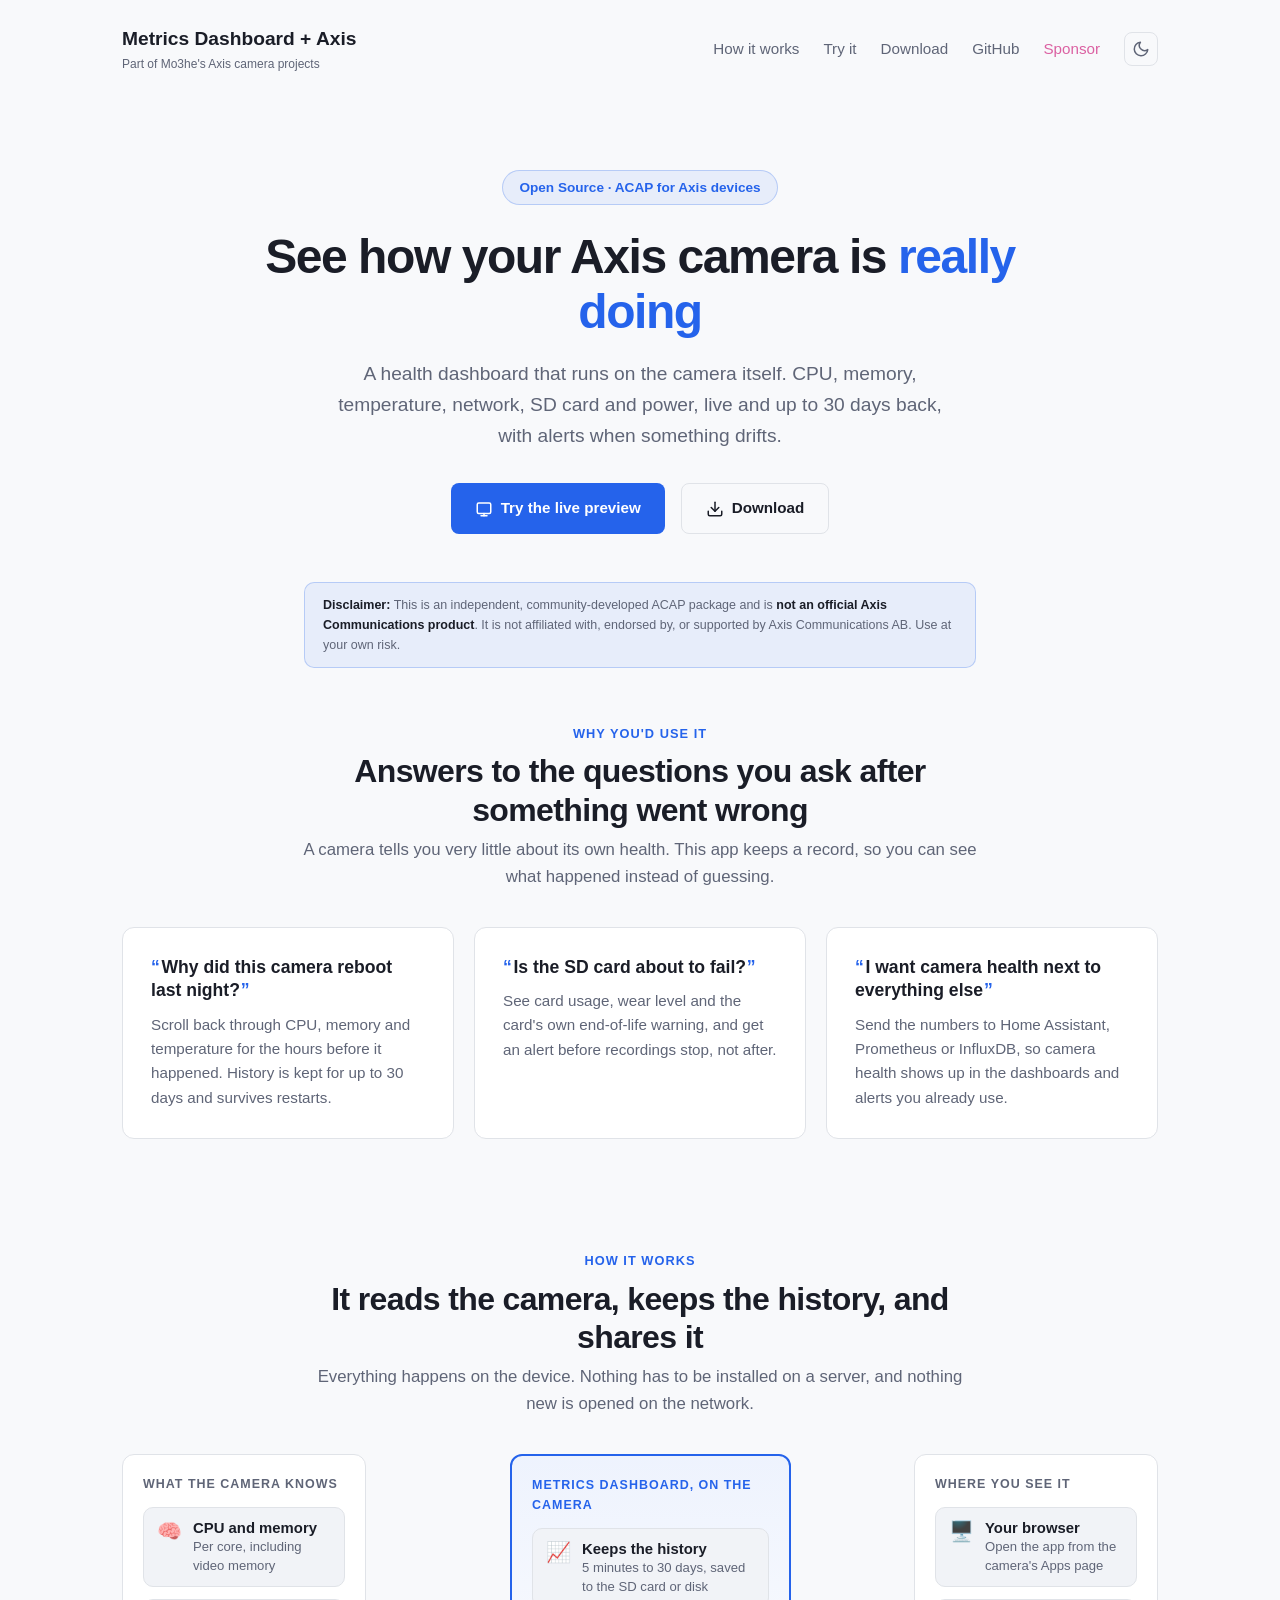
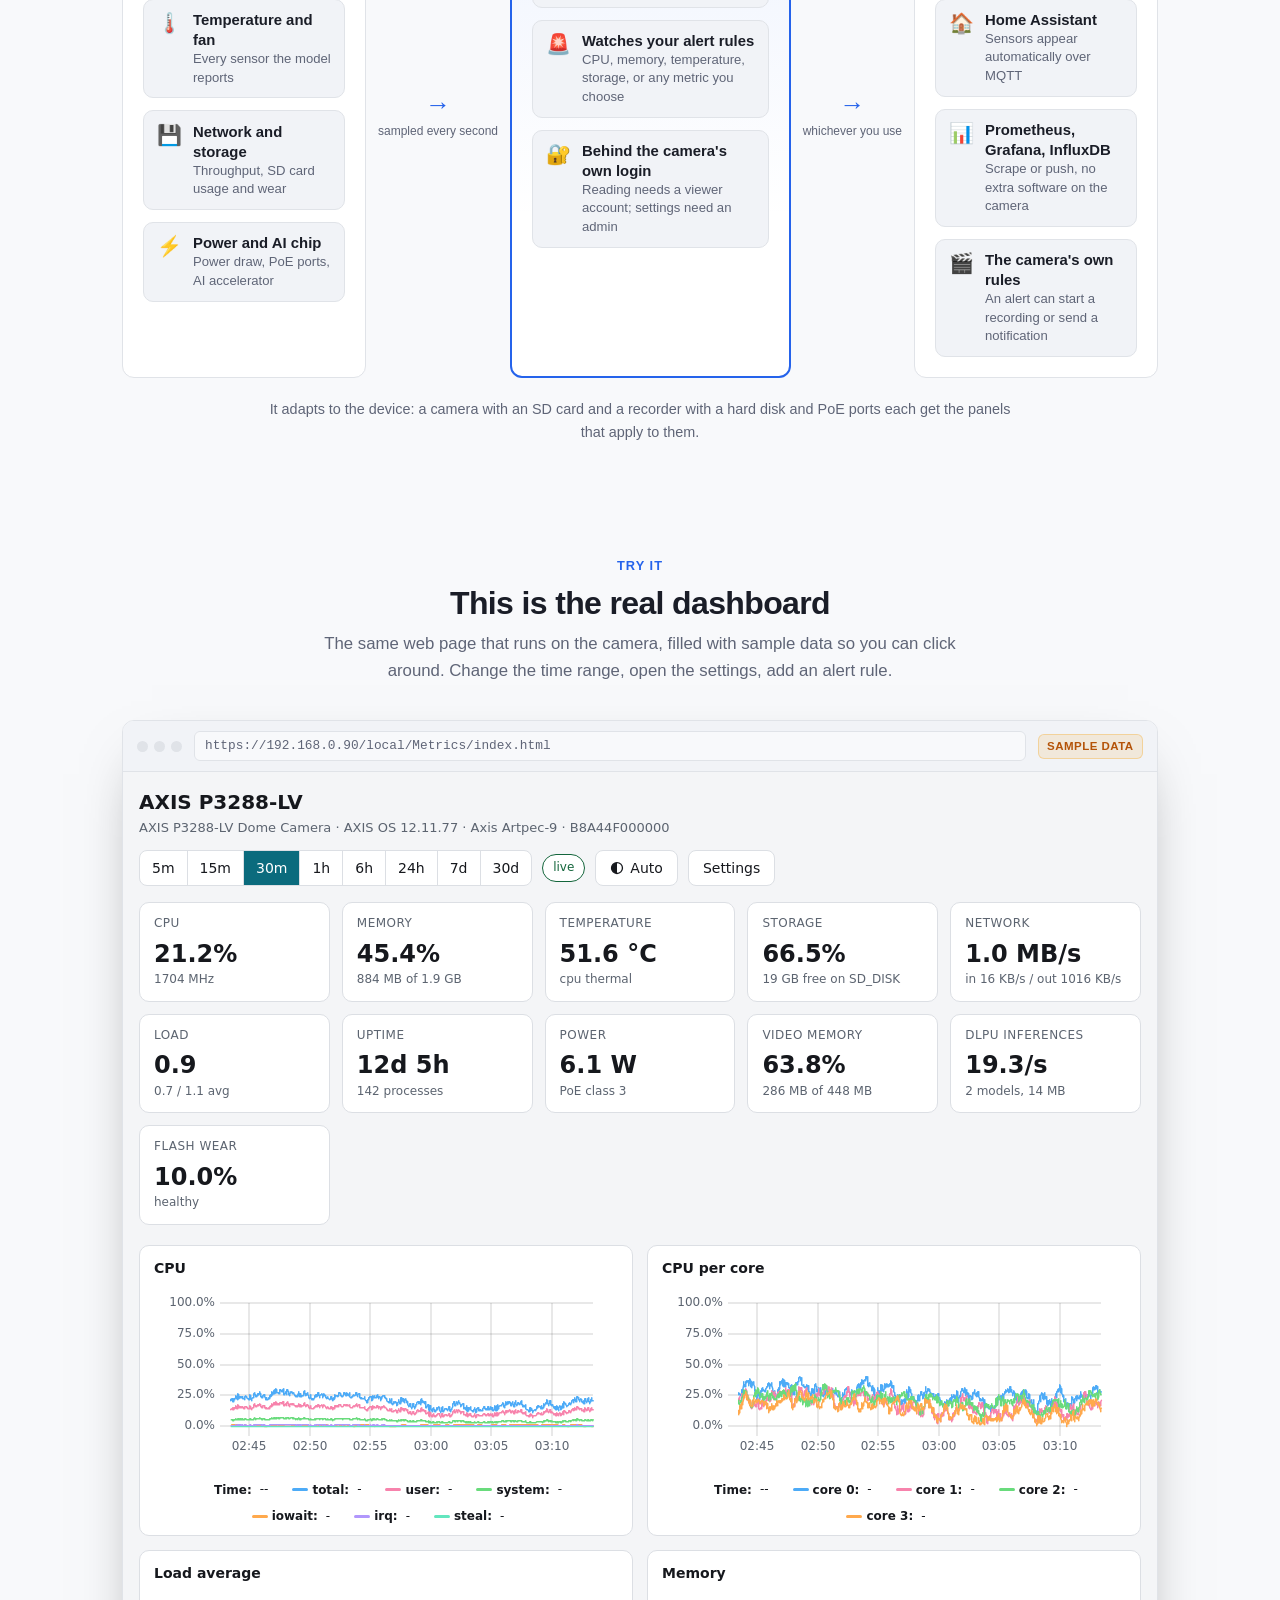
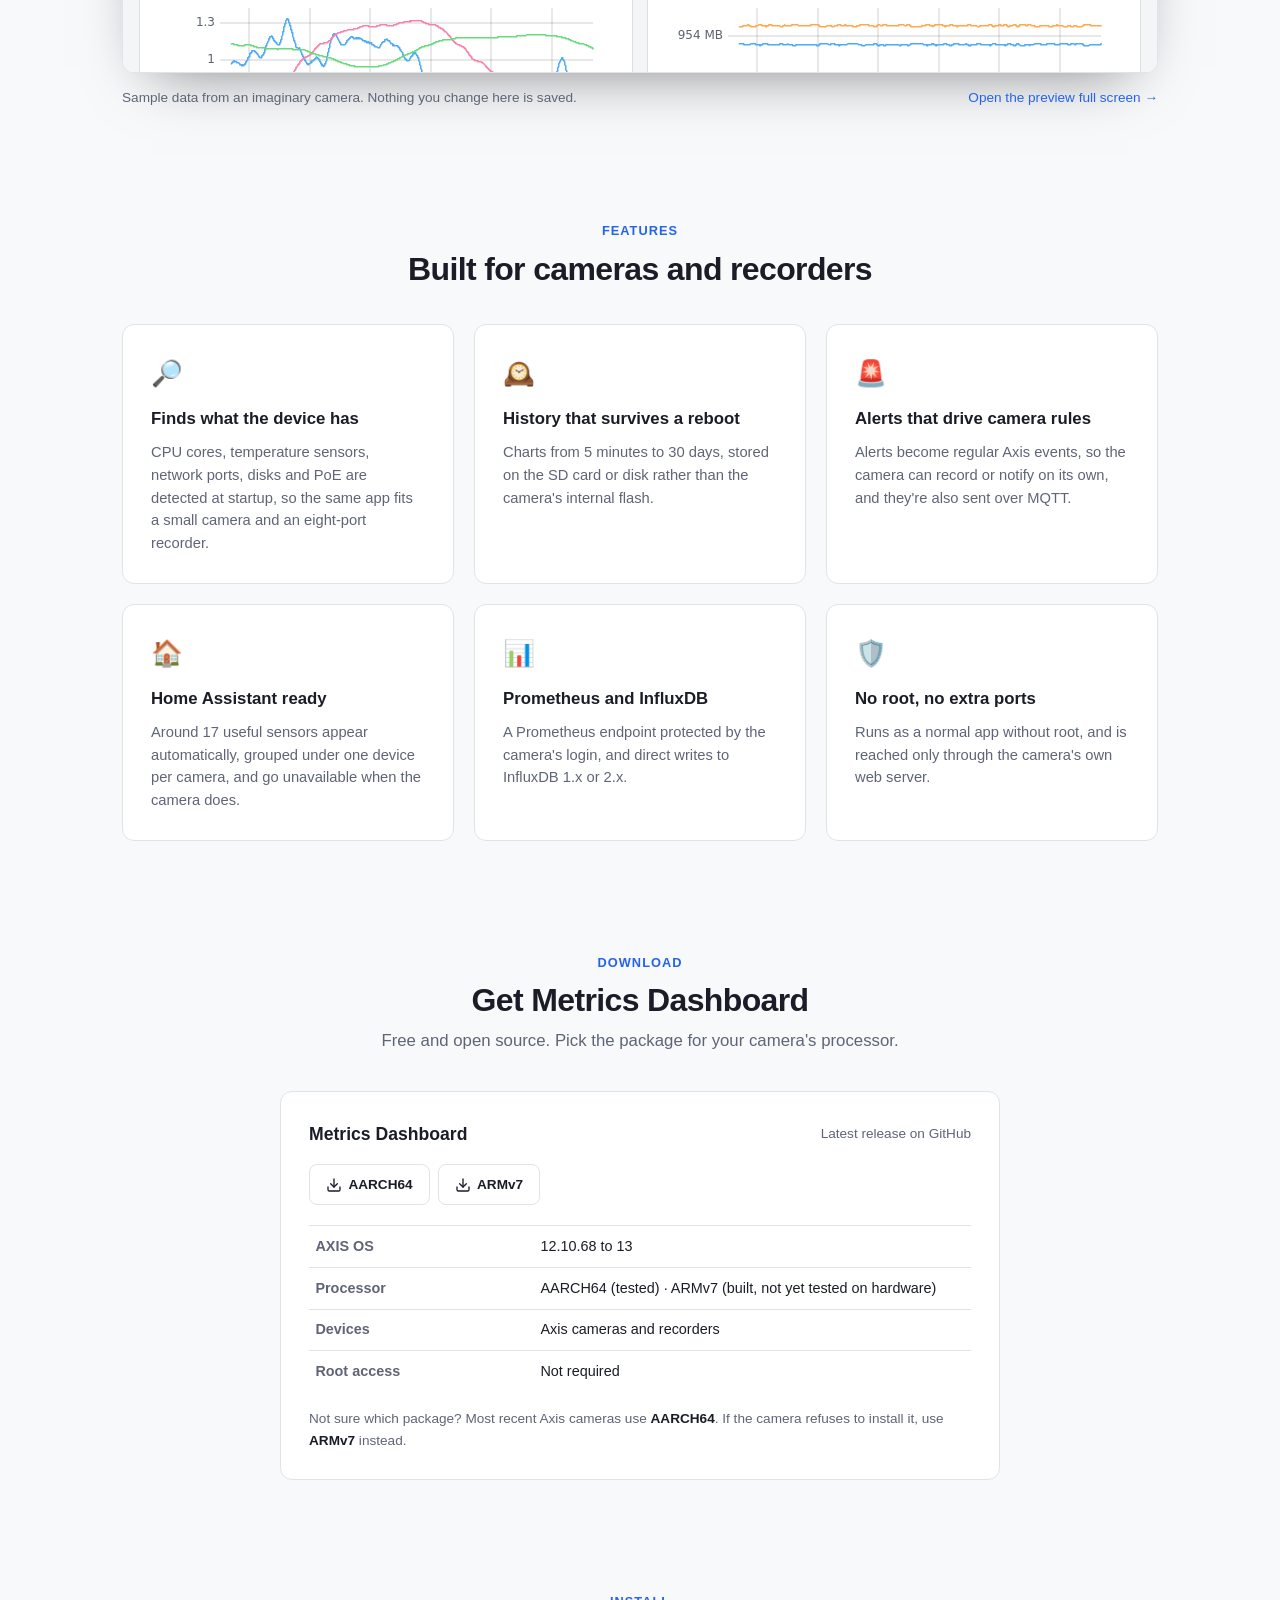
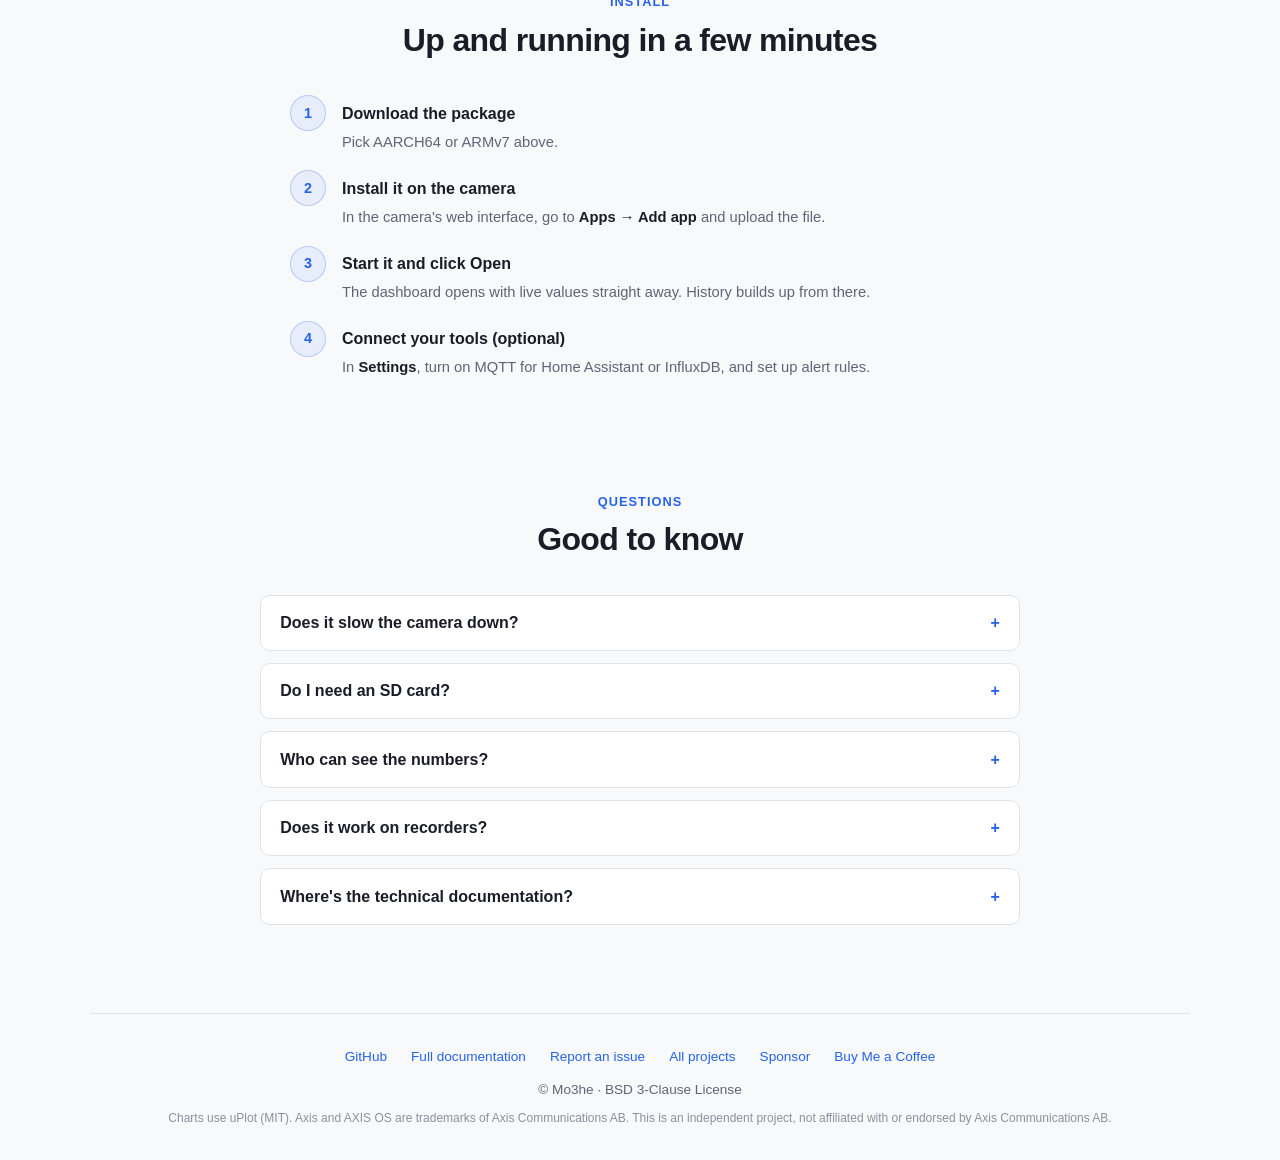
==== docs/index.html @ 3e9a378a "Add project page with live UI preview A plain-language page for GitHub Pages: what the app is for, h" ====
<!DOCTYPE html>
<html lang="en">
<head>
  <meta charset="UTF-8">
  <meta name="viewport" content="width=device-width, initial-scale=1.0">
  <title>Metrics Dashboard for Axis Cameras and Recorders</title>
  <meta name="description" content="See how your Axis camera or recorder is really doing: CPU, memory, temperature, network, SD card health and power, with 30 days of history, alerts, and export to Home Assistant, Prometheus and InfluxDB.">
  <link rel="canonical" href="https://mo3he.github.io/Axis_Cam_Metrics/">
  <meta property="og:type" content="website">
  <meta property="og:url" content="https://mo3he.github.io/Axis_Cam_Metrics/">
  <meta property="og:title" content="Metrics Dashboard for Axis Cameras and Recorders">
  <meta property="og:description" content="See how your Axis camera or recorder is really doing: CPU, memory, temperature, network, SD card health and power, with 30 days of history, alerts, and export to Home Assistant, Prometheus and InfluxDB.">
  <meta name="twitter:card" content="summary">
  <meta name="twitter:title" content="Metrics Dashboard for Axis Cameras and Recorders">
  <meta name="twitter:description" content="See how your Axis camera or recorder is really doing: CPU, memory, temperature, network, SD card health and power, with 30 days of history, alerts, and export to Home Assistant, Prometheus and InfluxDB.">
  <style>
    :root {
      --bg: #0f1117;
      --surface: #181b23;
      --surface-2: #1f232d;
      --border: #262a35;
      --text: #e4e6ed;
      --muted: #8b8fa3;
      --accent: #4f8ff7;
      --accent-hover: #6ba1ff;
      --accent-soft: rgba(79, 143, 247, 0.12);
      --accent-line: rgba(79, 143, 247, 0.25);
      --amber: #f59e0b;
      --radius: 12px;
    }
    [data-theme="light"] {
      --bg: #f8f9fb;
      --surface: #ffffff;
      --surface-2: #f1f3f7;
      --border: #e0e3e8;
      --text: #1a1d27;
      --muted: #5f6577;
      --accent: #2563eb;
      --accent-hover: #1d4ed8;
      --accent-soft: rgba(37, 99, 235, 0.08);
      --accent-line: rgba(37, 99, 235, 0.25);
      --amber: #b45309;
    }
    * { margin: 0; padding: 0; box-sizing: border-box; }
    html { scroll-behavior: smooth; }
    body {
      font-family: -apple-system, BlinkMacSystemFont, 'Segoe UI', Roboto, Oxygen, sans-serif;
      background: var(--bg);
      color: var(--text);
      line-height: 1.6;
    }
    a { color: var(--accent); text-decoration: none; }
    a:hover { color: var(--accent-hover); }
    a:focus-visible, button:focus-visible, summary:focus-visible { outline: 2px solid var(--accent); outline-offset: 3px; border-radius: 4px; }
    code { font-family: ui-monospace, SFMono-Regular, Menlo, monospace; font-size: 0.88em; background: var(--surface-2); border: 1px solid var(--border); border-radius: 5px; padding: 0.05em 0.35em; }
    .wrap { max-width: 1100px; margin: 0 auto; padding: 0 2rem; }
    section { padding: 3.5rem 0; }
    .section-head { text-align: center; max-width: 680px; margin: 0 auto 2.25rem; }
    .section-head h2 { font-size: 2rem; font-weight: 800; letter-spacing: -0.02em; line-height: 1.2; margin-bottom: 0.5rem; }
    .section-head p { color: var(--muted); font-size: 1.05rem; }
    .eyebrow { display: block; color: var(--accent); font-size: 0.8rem; font-weight: 700; letter-spacing: 0.08em; text-transform: uppercase; margin-bottom: 0.5rem; }
    /* Nav */
    nav { display: flex; justify-content: space-between; align-items: center; max-width: 1100px; margin: 0 auto; padding: 1.5rem 2rem; gap: 1rem; }
    nav .logo { font-size: 1.2rem; font-weight: 700; color: var(--text); }
    nav .logo small { display: block; font-size: 0.75rem; font-weight: 500; color: var(--muted); }
    nav .logo small a { color: inherit; }
    nav .logo small a:hover { color: var(--text); }
    nav .links { display: flex; gap: 1.5rem; align-items: center; }
    nav .links a { color: var(--muted); font-size: 0.95rem; }
    nav .links a:hover { color: var(--text); }
    nav .links a.sponsor { color: #db61a2; }
    .theme-toggle { background: none; border: 1px solid var(--border); color: var(--muted); cursor: pointer; border-radius: 8px; padding: 0.4rem; display: flex; align-items: center; justify-content: center; transition: all 0.2s; width: 34px; height: 34px; }
    .theme-toggle:hover { border-color: var(--muted); color: var(--text); }
    .theme-toggle svg { width: 18px; height: 18px; }
    /* Hero */
    .hero { text-align: center; padding: 4.5rem 2rem 3rem; max-width: 820px; margin: 0 auto; }
    .badge { display: inline-block; background: var(--accent-soft); color: var(--accent); padding: 0.35rem 1rem; border-radius: 20px; font-size: 0.85rem; font-weight: 600; margin-bottom: 1.5rem; border: 1px solid var(--accent-line); }
    .badge.beta { background: rgba(245, 158, 11, 0.12); color: var(--amber); border-color: rgba(245, 158, 11, 0.3); }
    .hero h1 { font-size: 3rem; font-weight: 800; letter-spacing: -0.03em; line-height: 1.15; margin-bottom: 1.25rem; }
    .hero h1 span { color: var(--accent); }
    .hero p { font-size: 1.2rem; color: var(--muted); max-width: 640px; margin: 0 auto 2rem; }
    .hero-buttons { display: flex; gap: 1rem; justify-content: center; flex-wrap: wrap; }
    .btn { display: inline-flex; align-items: center; gap: 0.5rem; padding: 0.75rem 1.5rem; border-radius: 8px; font-size: 0.95rem; font-weight: 600; transition: all 0.2s; }
    .btn svg { width: 18px; height: 18px; }
    .btn-primary { background: var(--accent); color: #fff; }
    .btn-primary:hover { background: var(--accent-hover); color: #fff; }
    .btn-outline { border: 1px solid var(--border); color: var(--text); background: transparent; }
    .btn-outline:hover { border-color: var(--muted); color: var(--text); }
    .disclaimer { max-width: 720px; margin: 0 auto; padding: 0 1.5rem; }
    .disclaimer div { background: var(--accent-soft); border: 1px solid var(--accent-line); border-radius: 10px; padding: 12px 18px; font-size: 12.5px; color: var(--muted); line-height: 1.6; }
    .disclaimer strong { color: var(--text); }
    /* Story cards */
    .story-grid { display: grid; grid-template-columns: repeat(auto-fit, minmax(280px, 1fr)); gap: 1.25rem; }
    .story { background: var(--surface); border: 1px solid var(--border); border-radius: var(--radius); padding: 1.75rem; }
    .story .q { font-size: 1.1rem; font-weight: 700; line-height: 1.35; margin-bottom: 0.6rem; }
    .story .q::before { content: "\201C"; color: var(--accent); margin-right: 0.1rem; }
    .story .q::after { content: "\201D"; color: var(--accent); margin-left: 0.05rem; }
    .story p { color: var(--muted); font-size: 0.95rem; }
    /* Flow diagram */
    .flow { display: grid; grid-template-columns: 1fr auto 1.15fr auto 1fr; align-items: stretch; gap: 0.75rem; }
    .flow-col { background: var(--surface); border: 1px solid var(--border); border-radius: var(--radius); padding: 1.25rem; display: flex; flex-direction: column; gap: 0.75rem; }
    .flow-col.core { border: 2px solid var(--accent); background: linear-gradient(180deg, var(--accent-soft), transparent 70%), var(--surface); }
    .flow-col h3 { font-size: 0.78rem; font-weight: 700; letter-spacing: 0.08em; text-transform: uppercase; color: var(--muted); }
    .flow-col.core h3 { color: var(--accent); }
    .node { display: flex; gap: 0.7rem; align-items: flex-start; background: var(--surface-2); border: 1px solid var(--border); border-radius: 10px; padding: 0.65rem 0.8rem; }
    .node .i { font-size: 1.25rem; line-height: 1.3; }
    .node strong { display: block; font-size: 0.93rem; line-height: 1.35; }
    .node span { display: block; color: var(--muted); font-size: 0.82rem; line-height: 1.4; }
    .flow-link { display: flex; flex-direction: column; align-items: center; justify-content: center; gap: 0.35rem; color: var(--accent); min-width: 72px; }
    .flow-link .arrow { font-size: 1.6rem; line-height: 1; }
    .flow-link .arrow::before { content: "\2192"; }
    .flow-link small { color: var(--muted); font-size: 0.75rem; text-align: center; max-width: 9rem; line-height: 1.35; }
    .flow-note { text-align: center; color: var(--muted); font-size: 0.9rem; margin: 1.25rem auto 0; max-width: 760px; }
    /* Preview */
    .preview-tabs { display: flex; gap: 0.5rem; justify-content: center; flex-wrap: wrap; margin-bottom: 1rem; }
    .preview-tabs button { font: inherit; font-size: 0.9rem; font-weight: 600; color: var(--muted); background: transparent; border: 1px solid var(--border); border-radius: 20px; padding: 0.4rem 1rem; cursor: pointer; }
    .preview-tabs button:hover { color: var(--text); border-color: var(--muted); }
    .preview-tabs button[aria-selected="true"] { color: var(--accent); background: var(--accent-soft); border-color: var(--accent-line); }
    .browser { border: 1px solid var(--border); border-radius: var(--radius); overflow: hidden; background: var(--surface); box-shadow: 0 24px 60px -30px rgba(0, 0, 0, 0.55); }
    .browser-bar { display: flex; align-items: center; gap: 0.75rem; padding: 0.6rem 0.9rem; border-bottom: 1px solid var(--border); background: var(--surface-2); }
    .dots { display: flex; gap: 6px; }
    .dots i { width: 11px; height: 11px; border-radius: 50%; background: var(--border); display: block; }
    .url { flex: 1; min-width: 0; font-family: ui-monospace, SFMono-Regular, Menlo, monospace; font-size: 0.8rem; color: var(--muted); background: var(--bg); border: 1px solid var(--border); border-radius: 6px; padding: 0.25rem 0.6rem; white-space: nowrap; overflow: hidden; text-overflow: ellipsis; }
    .sample { font-size: 0.72rem; font-weight: 700; letter-spacing: 0.04em; text-transform: uppercase; color: var(--amber); background: rgba(245, 158, 11, 0.12); border: 1px solid rgba(245, 158, 11, 0.3); border-radius: 6px; padding: 0.15rem 0.5rem; white-space: nowrap; }
    .browser iframe { display: block; width: 100%; border: 0; background: #fff; }
    .preview-foot { display: flex; justify-content: space-between; gap: 1rem; flex-wrap: wrap; color: var(--muted); font-size: 0.85rem; margin-top: 0.9rem; }
    /* Features */
    .features { display: grid; grid-template-columns: repeat(auto-fit, minmax(300px, 1fr)); gap: 1.25rem; }
    .feature-card { background: var(--surface); border: 1px solid var(--border); border-radius: var(--radius); padding: 1.75rem; }
    .feature-card .icon { font-size: 1.6rem; margin-bottom: 0.75rem; }
    .feature-card h3 { font-size: 1.05rem; font-weight: 700; margin-bottom: 0.5rem; }
    .feature-card p { color: var(--muted); font-size: 0.92rem; line-height: 1.55; }
    /* Download */
    .download-card { max-width: 720px; margin: 0 auto; background: var(--surface); border: 1px solid var(--border); border-radius: var(--radius); padding: 1.75rem; }
    .download-card .row { display: flex; justify-content: space-between; align-items: center; gap: 1rem; flex-wrap: wrap; margin-bottom: 1rem; }
    .download-card h3 { font-size: 1.1rem; font-weight: 700; }
    .version { font-size: 0.85rem; color: var(--muted); }
    .arch-buttons { display: flex; gap: 0.5rem; flex-wrap: wrap; margin-bottom: 1.25rem; }
    .arch-btn { display: inline-flex; align-items: center; gap: 0.4rem; padding: 0.55rem 1rem; border-radius: 8px; font-size: 0.85rem; font-weight: 600; border: 1px solid var(--border); color: var(--text); background: transparent; transition: all 0.2s; }
    .arch-btn:hover { border-color: var(--accent); color: var(--accent); }
    .arch-btn svg { width: 16px; height: 16px; }
    .compat { width: 100%; border-collapse: collapse; font-size: 0.9rem; }
    .compat th, .compat td { text-align: left; padding: 0.55rem 0.4rem; border-top: 1px solid var(--border); vertical-align: top; }
    .compat th { color: var(--muted); font-weight: 600; width: 34%; }
    .arch-help { color: var(--muted); font-size: 0.85rem; margin-top: 1rem; }
    .arch-help strong { color: var(--text); }
    /* Install */
    .steps { max-width: 700px; margin: 0 auto; display: flex; flex-direction: column; gap: 1rem; }
    .step { display: flex; gap: 1rem; align-items: flex-start; }
    .step-num { min-width: 36px; height: 36px; border-radius: 50%; background: var(--accent-soft); color: var(--accent); display: flex; align-items: center; justify-content: center; font-weight: 700; font-size: 0.9rem; border: 1px solid var(--accent-line); }
    .step-text { padding-top: 0.35rem; }
    .step-text strong { display: block; margin-bottom: 0.15rem; }
    .step-text span { color: var(--muted); font-size: 0.92rem; }
    .step-text span strong { display: inline; color: var(--text); margin: 0; }
    /* FAQ */
    .faq { max-width: 760px; margin: 0 auto; display: flex; flex-direction: column; gap: 0.75rem; }
    .faq details { background: var(--surface); border: 1px solid var(--border); border-radius: 10px; padding: 0.9rem 1.2rem; }
    .faq summary { cursor: pointer; font-weight: 600; list-style: none; display: flex; justify-content: space-between; gap: 1rem; }
    .faq summary::-webkit-details-marker { display: none; }
    .faq summary::after { content: "+"; color: var(--accent); font-weight: 700; }
    .faq details[open] summary::after { content: "\2212"; }
    .faq details p { color: var(--muted); font-size: 0.93rem; margin-top: 0.6rem; }
    /* Footer */
    footer { border-top: 1px solid var(--border); text-align: center; padding: 2rem; color: var(--muted); font-size: 0.85rem; max-width: 1100px; margin: 2rem auto 0; }
    footer .footer-links { display: flex; gap: 1.5rem; justify-content: center; flex-wrap: wrap; margin-bottom: 0.75rem; }
    footer .fine { font-size: 0.75rem; opacity: 0.7; margin-top: 0.5rem; }
    @media (max-width: 900px) {
      .flow { grid-template-columns: 1fr; }
      .flow-link { flex-direction: row; min-width: 0; padding: 0.15rem 0; }
      .flow-link .arrow::before { content: "\2193"; }
      .flow-link small { max-width: none; }
    }
    @media (max-width: 760px) {
      nav { padding: 1rem 1.25rem; flex-wrap: wrap; }
      nav .links { gap: 1rem; flex-wrap: wrap; }
      nav .links .opt { display: none; }
    }
    @media (max-width: 640px) {
      .wrap { padding: 0 1.25rem; }
      section { padding: 2.5rem 0; }
      .hero h1 { font-size: 2.1rem; }
      .hero { padding: 3rem 1.25rem 2rem; }
      .hero p { font-size: 1.05rem; }
      .hero-buttons { flex-direction: column; align-items: center; }
      .section-head h2 { font-size: 1.6rem; }
      .dots { display: none; }
    }
    @media (prefers-reduced-motion: reduce) { html { scroll-behavior: auto; } * { transition: none !important; } }
  </style>
</head>
<body>
  <nav>
    <div class="logo">Metrics Dashboard + Axis<small><a href="https://mo3he.github.io/">Part of Mo3he's Axis camera projects</a></small></div>
    <div class="links">
      <a href="#how" class="opt">How it works</a>
      <a href="#preview">Try it</a>
      <a href="#download">Download</a>
      <a href="https://github.com/Mo3he/Axis_Cam_Metrics" target="_blank" rel="noopener">GitHub</a>
      <a href="https://github.com/sponsors/Mo3he" target="_blank" rel="noopener" class="sponsor opt">Sponsor</a>
      <button class="theme-toggle" id="themeToggle" type="button" aria-label="Toggle light and dark theme">
        <svg id="iconSun" viewBox="0 0 24 24" fill="none" stroke="currentColor" stroke-width="2" stroke-linecap="round" stroke-linejoin="round" aria-hidden="true"><circle cx="12" cy="12" r="5"/><line x1="12" y1="1" x2="12" y2="3"/><line x1="12" y1="21" x2="12" y2="23"/><line x1="4.22" y1="4.22" x2="5.64" y2="5.64"/><line x1="18.36" y1="18.36" x2="19.78" y2="19.78"/><line x1="1" y1="12" x2="3" y2="12"/><line x1="21" y1="12" x2="23" y2="12"/><line x1="4.22" y1="19.78" x2="5.64" y2="18.36"/><line x1="18.36" y1="5.64" x2="19.78" y2="4.22"/></svg>
        <svg id="iconMoon" viewBox="0 0 24 24" fill="none" stroke="currentColor" stroke-width="2" stroke-linecap="round" stroke-linejoin="round" style="display:none" aria-hidden="true"><path d="M21 12.79A9 9 0 1 1 11.21 3 7 7 0 0 0 21 12.79z"/></svg>
      </button>
    </div>
  </nav>

  <header class="hero">
    <div class="badge">Open Source &middot; ACAP for Axis devices</div>
    <h1>See how your Axis camera is <span>really doing</span></h1>
    <p>A health dashboard that runs on the camera itself. CPU, memory, temperature, network, SD card and power, live and up to 30 days back, with alerts when something drifts.</p>
    <div class="hero-buttons">
      <a href="#preview" class="btn btn-primary"><svg viewBox="0 0 24 24" fill="none" stroke="currentColor" stroke-width="2" stroke-linecap="round" stroke-linejoin="round" aria-hidden="true"><rect x="3" y="4" width="18" height="14" rx="2"/><path d="M8 21h8"/><path d="M12 18v3"/></svg> Try the live preview</a>
      <a href="#download" class="btn btn-outline"><svg viewBox="0 0 24 24" fill="none" stroke="currentColor" stroke-width="2" stroke-linecap="round" stroke-linejoin="round" aria-hidden="true"><path d="M21 15v4a2 2 0 0 1-2 2H5a2 2 0 0 1-2-2v-4"/><polyline points="7 10 12 15 17 10"/><line x1="12" y1="15" x2="12" y2="3"/></svg> Download</a>
    </div>
  </header>

  <div class="disclaimer"><div>
    <strong>Disclaimer:</strong> This is an independent, community-developed ACAP package and is <strong>not an official Axis Communications product</strong>. It is not affiliated with, endorsed by, or supported by Axis Communications AB. Use at your own risk.
  </div></div>

  <main>
    <section id="why">
      <div class="wrap">
        <div class="section-head">
          <span class="eyebrow">Why you'd use it</span>
          <h2>Answers to the questions you ask after something went wrong</h2>
          <p>A camera tells you very little about its own health. This app keeps a record, so you can see what happened instead of guessing.</p>
        </div>
        <div class="story-grid">
          <div class="story"><div class="q">Why did this camera reboot last night?</div><p>Scroll back through CPU, memory and temperature for the hours before it happened. History is kept for up to 30 days and survives restarts.</p></div>
          <div class="story"><div class="q">Is the SD card about to fail?</div><p>See card usage, wear level and the card's own end-of-life warning, and get an alert before recordings stop, not after.</p></div>
          <div class="story"><div class="q">I want camera health next to everything else</div><p>Send the numbers to Home Assistant, Prometheus or InfluxDB, so camera health shows up in the dashboards and alerts you already use.</p></div>
        </div>
      </div>
    </section>

    <section id="how">
      <div class="wrap">
        <div class="section-head">
          <span class="eyebrow">How it works</span>
          <h2>It reads the camera, keeps the history, and shares it</h2>
          <p>Everything happens on the device. Nothing has to be installed on a server, and nothing new is opened on the network.</p>
        </div>
        <div class="flow">
          <div class="flow-col">
            <h3>What the camera knows</h3>
            <div class="node"><span class="i" aria-hidden="true">🧠</span><div><strong>CPU and memory</strong><span>Per core, including video memory</span></div></div>
            <div class="node"><span class="i" aria-hidden="true">🌡️</span><div><strong>Temperature and fan</strong><span>Every sensor the model reports</span></div></div>
            <div class="node"><span class="i" aria-hidden="true">💾</span><div><strong>Network and storage</strong><span>Throughput, SD card usage and wear</span></div></div>
            <div class="node"><span class="i" aria-hidden="true">⚡</span><div><strong>Power and AI chip</strong><span>Power draw, PoE ports, AI accelerator</span></div></div>
          </div>
          <div class="flow-link"><span class="arrow" aria-hidden="true"></span><small>sampled every second</small></div>
          <div class="flow-col core">
            <h3>Metrics Dashboard, on the camera</h3>
            <div class="node"><span class="i" aria-hidden="true">📈</span><div><strong>Keeps the history</strong><span>5 minutes to 30 days, saved to the SD card or disk</span></div></div>
            <div class="node"><span class="i" aria-hidden="true">🚨</span><div><strong>Watches your alert rules</strong><span>CPU, memory, temperature, storage, or any metric you choose</span></div></div>
            <div class="node"><span class="i" aria-hidden="true">🔐</span><div><strong>Behind the camera's own login</strong><span>Reading needs a viewer account; settings need an admin</span></div></div>
          </div>
          <div class="flow-link"><span class="arrow" aria-hidden="true"></span><small>whichever you use</small></div>
          <div class="flow-col">
            <h3>Where you see it</h3>
            <div class="node"><span class="i" aria-hidden="true">🖥️</span><div><strong>Your browser</strong><span>Open the app from the camera's Apps page</span></div></div>
            <div class="node"><span class="i" aria-hidden="true">🏠</span><div><strong>Home Assistant</strong><span>Sensors appear automatically over MQTT</span></div></div>
            <div class="node"><span class="i" aria-hidden="true">📊</span><div><strong>Prometheus, Grafana, InfluxDB</strong><span>Scrape or push, no extra software on the camera</span></div></div>
            <div class="node"><span class="i" aria-hidden="true">🎬</span><div><strong>The camera's own rules</strong><span>An alert can start a recording or send a notification</span></div></div>
          </div>
        </div>
        <p class="flow-note">It adapts to the device: a camera with an SD card and a recorder with a hard disk and PoE ports each get the panels that apply to them.</p>
      </div>
    </section>

    <section id="preview">
      <div class="wrap">
        <div class="section-head">
          <span class="eyebrow">Try it</span>
          <h2>This is the real dashboard</h2>
          <p>The same web page that runs on the camera, filled with sample data so you can click around. Change the time range, open the settings, add an alert rule.</p>
        </div>
        <div class="browser">
          <div class="browser-bar">
            <div class="dots" aria-hidden="true"><i></i><i></i><i></i></div>
            <div class="url" id="previewUrl">https://192.168.0.90/local/Metrics/index.html</div>
            <span class="sample">Sample data</span>
          </div>
          <iframe id="previewFrame" src="preview/index.html" title="Metrics Dashboard preview with sample data" style="height:900px" loading="lazy" sandbox="allow-scripts allow-same-origin allow-forms allow-modals"></iframe>
        </div>
        <div class="preview-foot">
          <span>Sample data from an imaginary camera. Nothing you change here is saved.</span>
          <a id="previewFull" href="preview/index.html" target="_blank" rel="noopener">Open the preview full screen &rarr;</a>
        </div>
      </div>
    </section>

    <section id="features">
      <div class="wrap">
        <div class="section-head">
          <span class="eyebrow">Features</span>
          <h2>Built for cameras and recorders</h2>
        </div>
        <div class="features">
          <div class="feature-card"><div class="icon" aria-hidden="true">🔎</div><h3>Finds what the device has</h3><p>CPU cores, temperature sensors, network ports, disks and PoE are detected at startup, so the same app fits a small camera and an eight-port recorder.</p></div>
          <div class="feature-card"><div class="icon" aria-hidden="true">🕰️</div><h3>History that survives a reboot</h3><p>Charts from 5 minutes to 30 days, stored on the SD card or disk rather than the camera's internal flash.</p></div>
          <div class="feature-card"><div class="icon" aria-hidden="true">🚨</div><h3>Alerts that drive camera rules</h3><p>Alerts become regular Axis events, so the camera can record or notify on its own, and they're also sent over MQTT.</p></div>
          <div class="feature-card"><div class="icon" aria-hidden="true">🏠</div><h3>Home Assistant ready</h3><p>Around 17 useful sensors appear automatically, grouped under one device per camera, and go unavailable when the camera does.</p></div>
          <div class="feature-card"><div class="icon" aria-hidden="true">📊</div><h3>Prometheus and InfluxDB</h3><p>A Prometheus endpoint protected by the camera's login, and direct writes to InfluxDB 1.x or 2.x.</p></div>
          <div class="feature-card"><div class="icon" aria-hidden="true">🛡️</div><h3>No root, no extra ports</h3><p>Runs as a normal app without root, and is reached only through the camera's own web server.</p></div>
        </div>
      </div>
    </section>

    <section id="download">
      <div class="wrap">
        <div class="section-head">
          <span class="eyebrow">Download</span>
          <h2>Get Metrics Dashboard</h2>
          <p>Free and open source. Pick the package for your camera's processor.</p>
        </div>
        <div class="download-card">
          <div class="row"><h3>Metrics Dashboard</h3><span class="version" id="relVersion">Latest release on GitHub</span></div>
          <div class="arch-buttons">
            <a class="arch-btn" data-arch="aarch64" href="https://github.com/Mo3he/Axis_Cam_Metrics/releases" target="_blank" rel="noopener"><svg viewBox="0 0 24 24" fill="none" stroke="currentColor" stroke-width="2" stroke-linecap="round" stroke-linejoin="round" aria-hidden="true"><path d="M21 15v4a2 2 0 0 1-2 2H5a2 2 0 0 1-2-2v-4"/><polyline points="7 10 12 15 17 10"/><line x1="12" y1="15" x2="12" y2="3"/></svg> AARCH64</a>
            <a class="arch-btn" data-arch="armv7hf" href="https://github.com/Mo3he/Axis_Cam_Metrics/releases" target="_blank" rel="noopener"><svg viewBox="0 0 24 24" fill="none" stroke="currentColor" stroke-width="2" stroke-linecap="round" stroke-linejoin="round" aria-hidden="true"><path d="M21 15v4a2 2 0 0 1-2 2H5a2 2 0 0 1-2-2v-4"/><polyline points="7 10 12 15 17 10"/><line x1="12" y1="15" x2="12" y2="3"/></svg> ARMv7</a>
          </div>
          <table class="compat">
            <tr><th>AXIS OS</th><td>12.10.68 to 13</td></tr>
            <tr><th>Processor</th><td>AARCH64 (tested) &middot; ARMv7 (built, not yet tested on hardware)</td></tr>
            <tr><th>Devices</th><td>Axis cameras and recorders</td></tr>
            <tr><th>Root access</th><td>Not required</td></tr>
          </table>
          <p class="arch-help">Not sure which package? Most recent Axis cameras use <strong>AARCH64</strong>. If the camera refuses to install it, use <strong>ARMv7</strong> instead.</p>
        </div>
      </div>
    </section>

    <section id="install">
      <div class="wrap">
        <div class="section-head">
          <span class="eyebrow">Install</span>
          <h2>Up and running in a few minutes</h2>
        </div>
        <div class="steps">
          <div class="step"><div class="step-num">1</div><div class="step-text"><strong>Download the package</strong><span>Pick AARCH64 or ARMv7 above.</span></div></div>
          <div class="step"><div class="step-num">2</div><div class="step-text"><strong>Install it on the camera</strong><span>In the camera's web interface, go to <strong>Apps &rarr; Add app</strong> and upload the file.</span></div></div>
          <div class="step"><div class="step-num">3</div><div class="step-text"><strong>Start it and click Open</strong><span>The dashboard opens with live values straight away. History builds up from there.</span></div></div>
          <div class="step"><div class="step-num">4</div><div class="step-text"><strong>Connect your tools (optional)</strong><span>In <strong>Settings</strong>, turn on MQTT for Home Assistant or InfluxDB, and set up alert rules.</span></div></div>
        </div>
      </div>
    </section>

    <section id="faq">
      <div class="wrap">
        <div class="section-head">
          <span class="eyebrow">Questions</span>
          <h2>Good to know</h2>
        </div>
        <div class="faq">
          <details><summary>Does it slow the camera down?</summary><p>It reads numbers the camera's operating system already keeps, once a second by default. You can sample less often (up to every 10 seconds), and the history size is set against the device's memory.</p></details>
          <details><summary>Do I need an SD card?</summary><p>No. Without a card or disk, history is kept in memory instead, so it starts again after a restart. The dashboard tells you when that's the case.</p></details>
          <details><summary>Who can see the numbers?</summary><p>Everything sits behind the camera's own login. Reading the metrics needs only a viewer account, so you can give one to a monitoring tool. Changing settings and alert rules needs an administrator.</p></details>
          <details><summary>Does it work on recorders?</summary><p>Yes. On a recorder it also shows the hard disk and per-port PoE power against the power budget.</p></details>
          <details><summary>Where's the technical documentation?</summary><p>All settings, the API, MQTT topics and the Prometheus setup are in the <a href="https://github.com/Mo3he/Axis_Cam_Metrics#readme" target="_blank" rel="noopener">README on GitHub</a>.</p></details>
        </div>
      </div>
    </section>
  </main>

  <footer>
    <div class="footer-links">
      <a href="https://github.com/Mo3he/Axis_Cam_Metrics" target="_blank" rel="noopener">GitHub</a>
      <a href="https://github.com/Mo3he/Axis_Cam_Metrics#readme" target="_blank" rel="noopener">Full documentation</a>
      <a href="https://github.com/Mo3he/Axis_Cam_Metrics/issues" target="_blank" rel="noopener">Report an issue</a>
      <a href="https://mo3he.github.io/">All projects</a>
      <a href="https://github.com/sponsors/Mo3he" target="_blank" rel="noopener">Sponsor</a>
      <a href="https://buymeacoffee.com/mo3he" target="_blank" rel="noopener">Buy Me a Coffee</a>
    </div>
    <p>&copy; Mo3he &middot; BSD 3-Clause License</p>
    <p class="fine">Charts use uPlot (MIT). Axis and AXIS OS are trademarks of Axis Communications AB. This is an independent project, not affiliated with or endorsed by Axis Communications AB.</p>
  </footer>

  <script>
    (function () {
      var html = document.documentElement;
      var sun = document.getElementById('iconSun');
      var moon = document.getElementById('iconMoon');
      function applyTheme(theme) {
        if (theme === 'light') { html.setAttribute('data-theme', 'light'); sun.style.display = 'none'; moon.style.display = 'block'; }
        else { html.removeAttribute('data-theme'); sun.style.display = 'block'; moon.style.display = 'none'; }
      }
      var stored = localStorage.getItem('theme');
      var lightQuery = window.matchMedia('(prefers-color-scheme: light)');
      applyTheme(stored || (lightQuery.matches ? 'light' : 'dark'));
      document.getElementById('themeToggle').addEventListener('click', function () {
        var next = html.getAttribute('data-theme') === 'light' ? 'dark' : 'light';
        localStorage.setItem('theme', next);
        applyTheme(next);
      });
      lightQuery.addEventListener('change', function (e) {
        if (!localStorage.getItem('theme')) applyTheme(e.matches ? 'light' : 'dark');
      });

      var frame = document.getElementById('previewFrame');
      var url = document.getElementById('previewUrl');
      var full = document.getElementById('previewFull');
      var tabs = document.querySelectorAll('.preview-tabs button');
      for (var t = 0; t < tabs.length; t++) {
        tabs[t].addEventListener('click', function () {
          for (var k = 0; k < tabs.length; k++) tabs[k].setAttribute('aria-selected', 'false');
          this.setAttribute('aria-selected', 'true');
          frame.src = this.getAttribute('data-src');
          frame.title = this.getAttribute('data-title');
          url.textContent = this.getAttribute('data-url');
          full.href = this.getAttribute('data-src');
        });
      }

      // Point the architecture buttons at the newest release's packages. Prefer a
      // stable release; fall back to the newest pre-release for beta projects.
      fetch('https://api.github.com/repos/Mo3he/Axis_Cam_Metrics/releases?per_page=10')
        .then(function (r) { return r.ok ? r.json() : []; })
        .then(function (releases) {
          var rel = null, i;
          for (i = 0; i < releases.length && !rel; i++) if (!releases[i].draft && !releases[i].prerelease) rel = releases[i];
          for (i = 0; i < releases.length && !rel; i++) if (!releases[i].draft) rel = releases[i];
          if (!rel) return;
          document.getElementById('relVersion').textContent = rel.tag_name + (rel.prerelease ? ' (pre-release)' : '') + ' \u00b7 ' + new Date(rel.published_at).toLocaleDateString(undefined, { year: 'numeric', month: 'short', day: 'numeric' });
          var buttons = document.querySelectorAll('a[data-arch]');
          for (i = 0; i < buttons.length; i++) {
            var arch = buttons[i].getAttribute('data-arch');
            for (var j = 0; j < rel.assets.length; j++) {
              var name = rel.assets[j].name.toLowerCase();
              if (name.slice(-4) === '.eap' && name.indexOf(arch) !== -1) {
                buttons[i].href = rel.assets[j].browser_download_url;
                buttons[i].removeAttribute('target');
                break;
              }
            }
          }
        })
        .catch(function () {});
    })();
  </script>
</body>
</html>
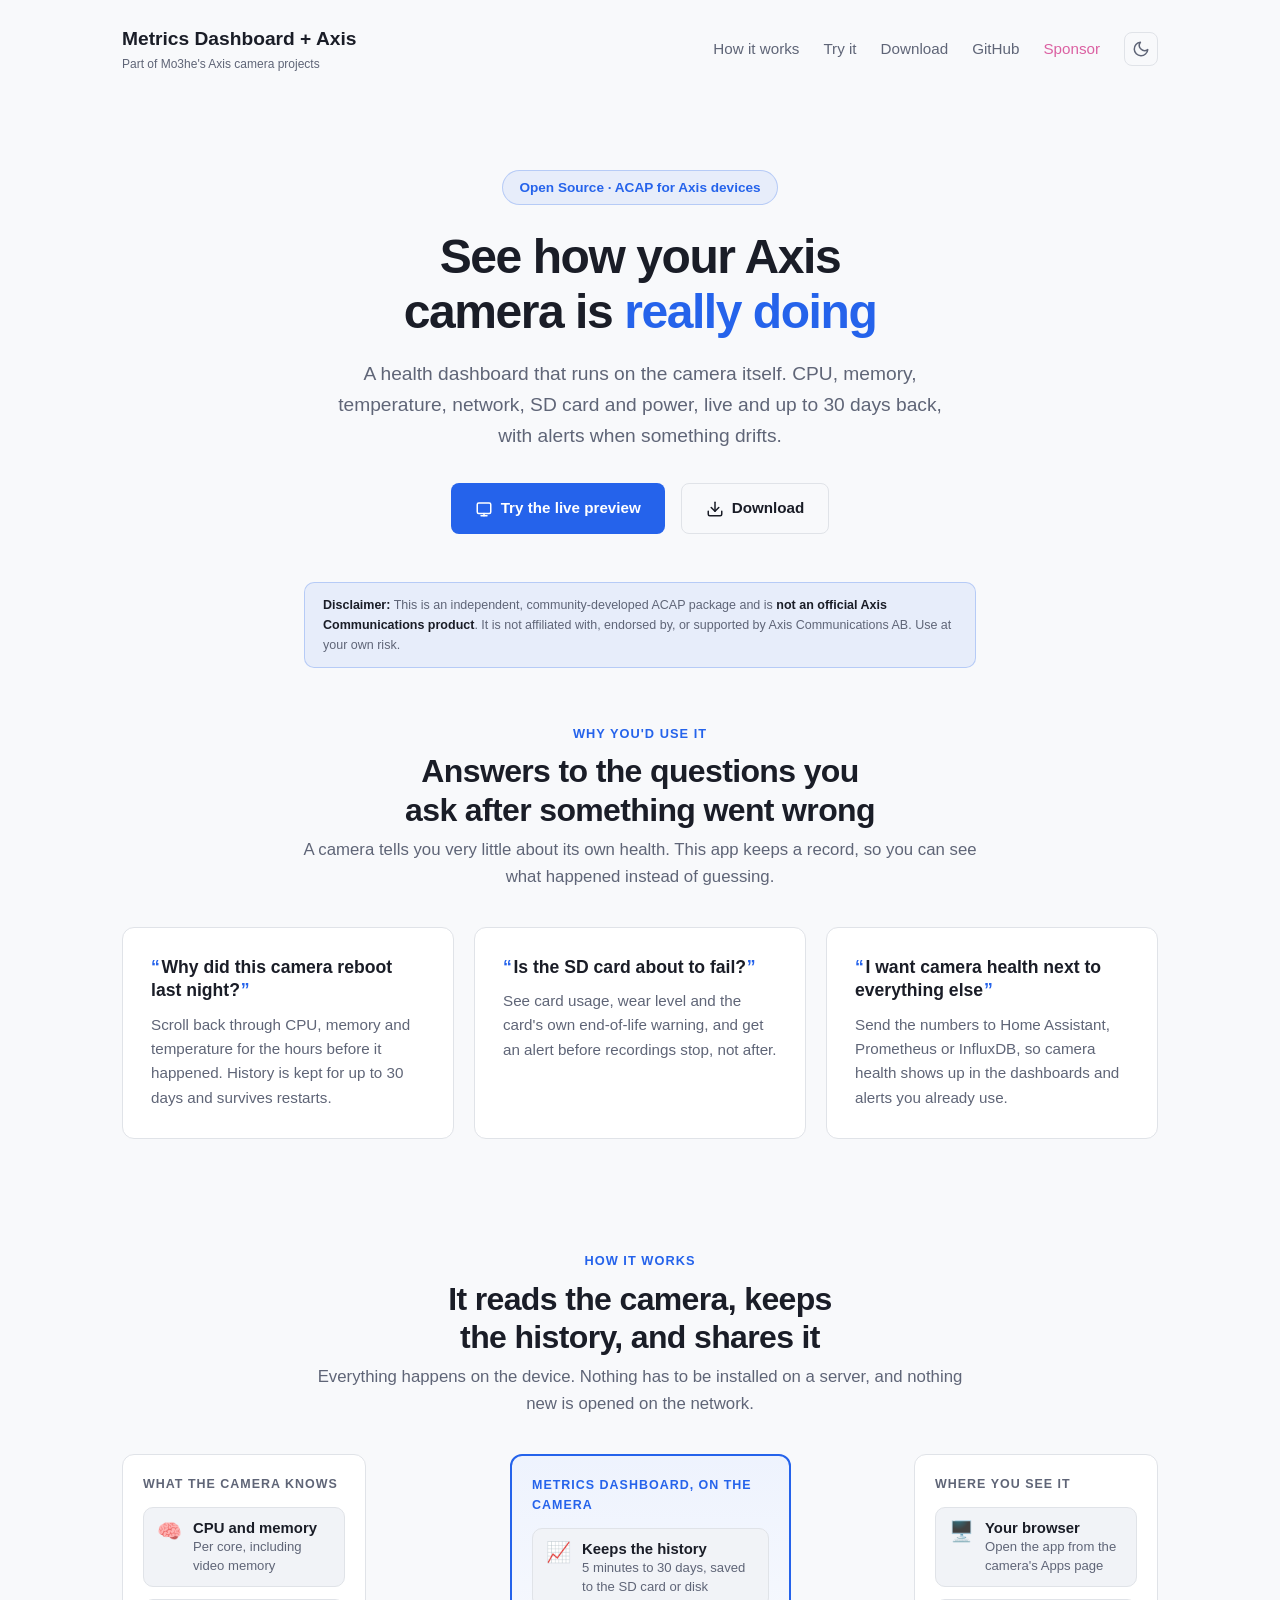
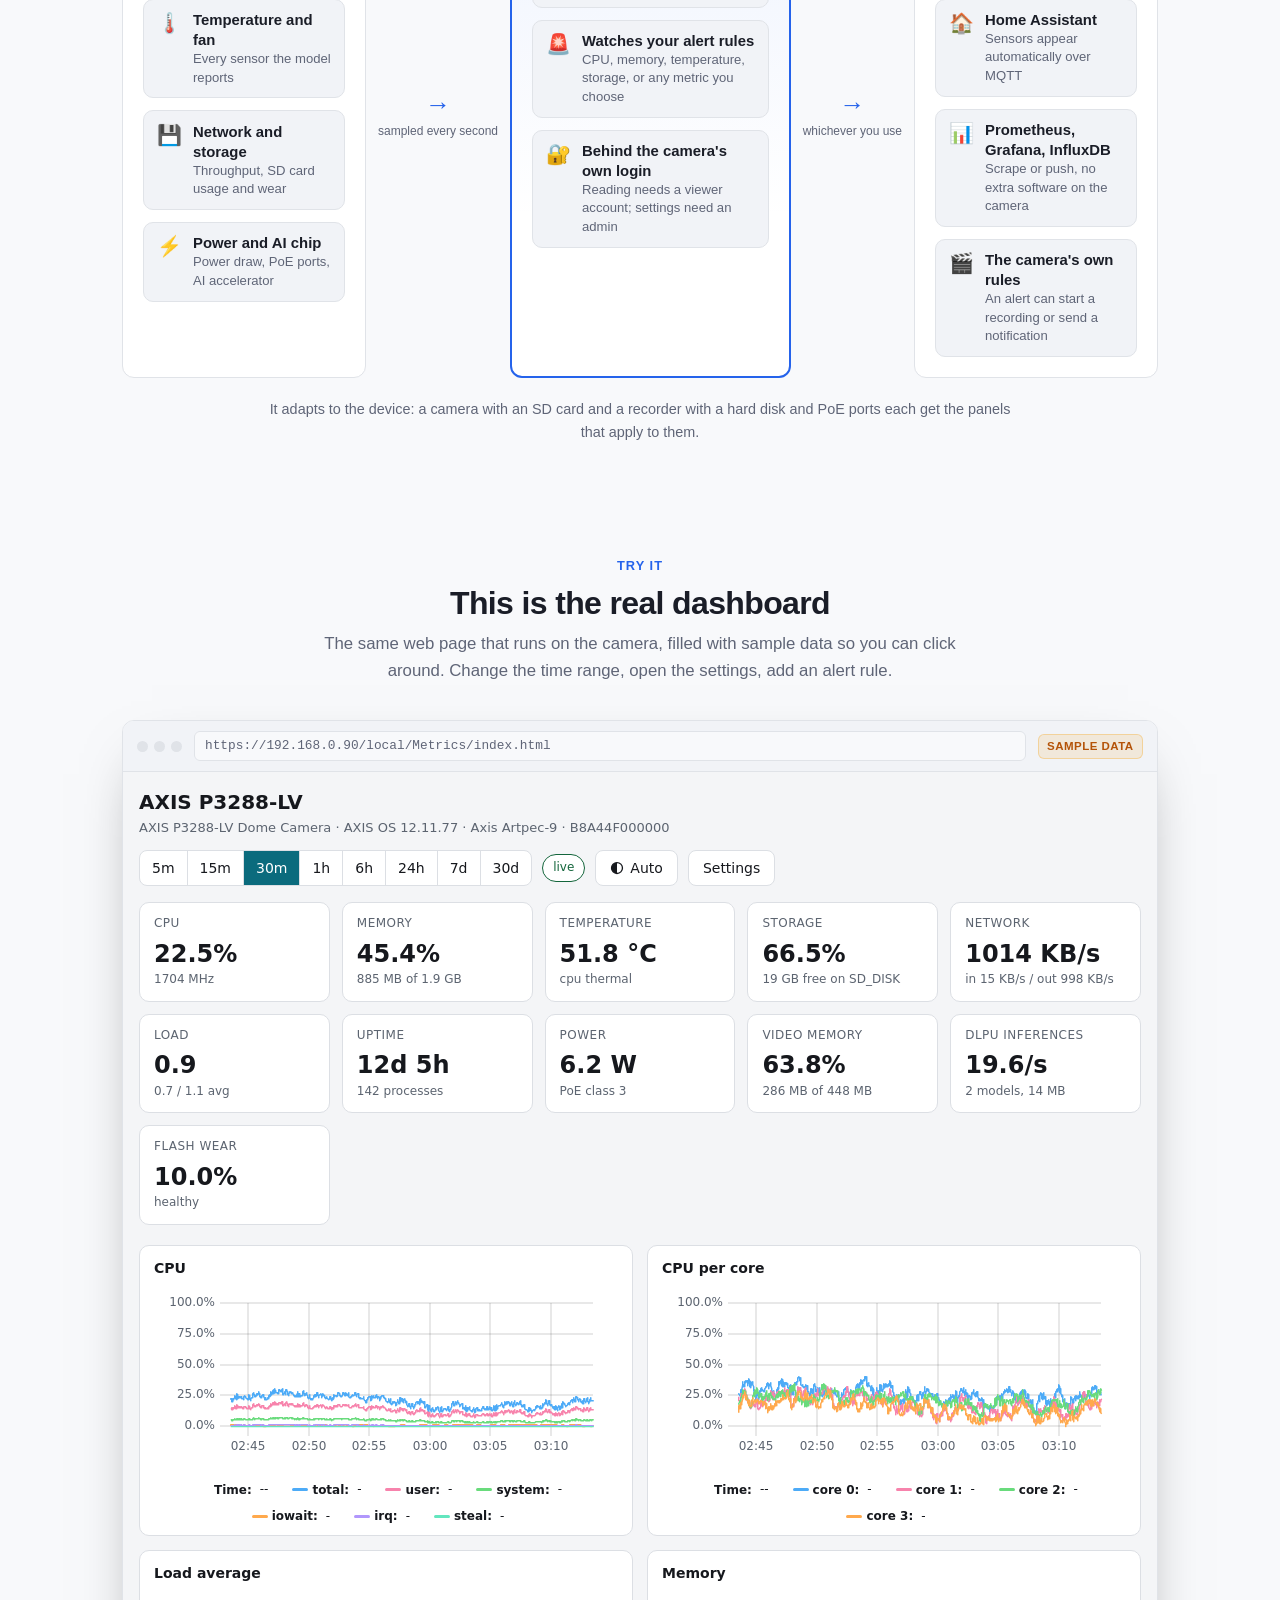
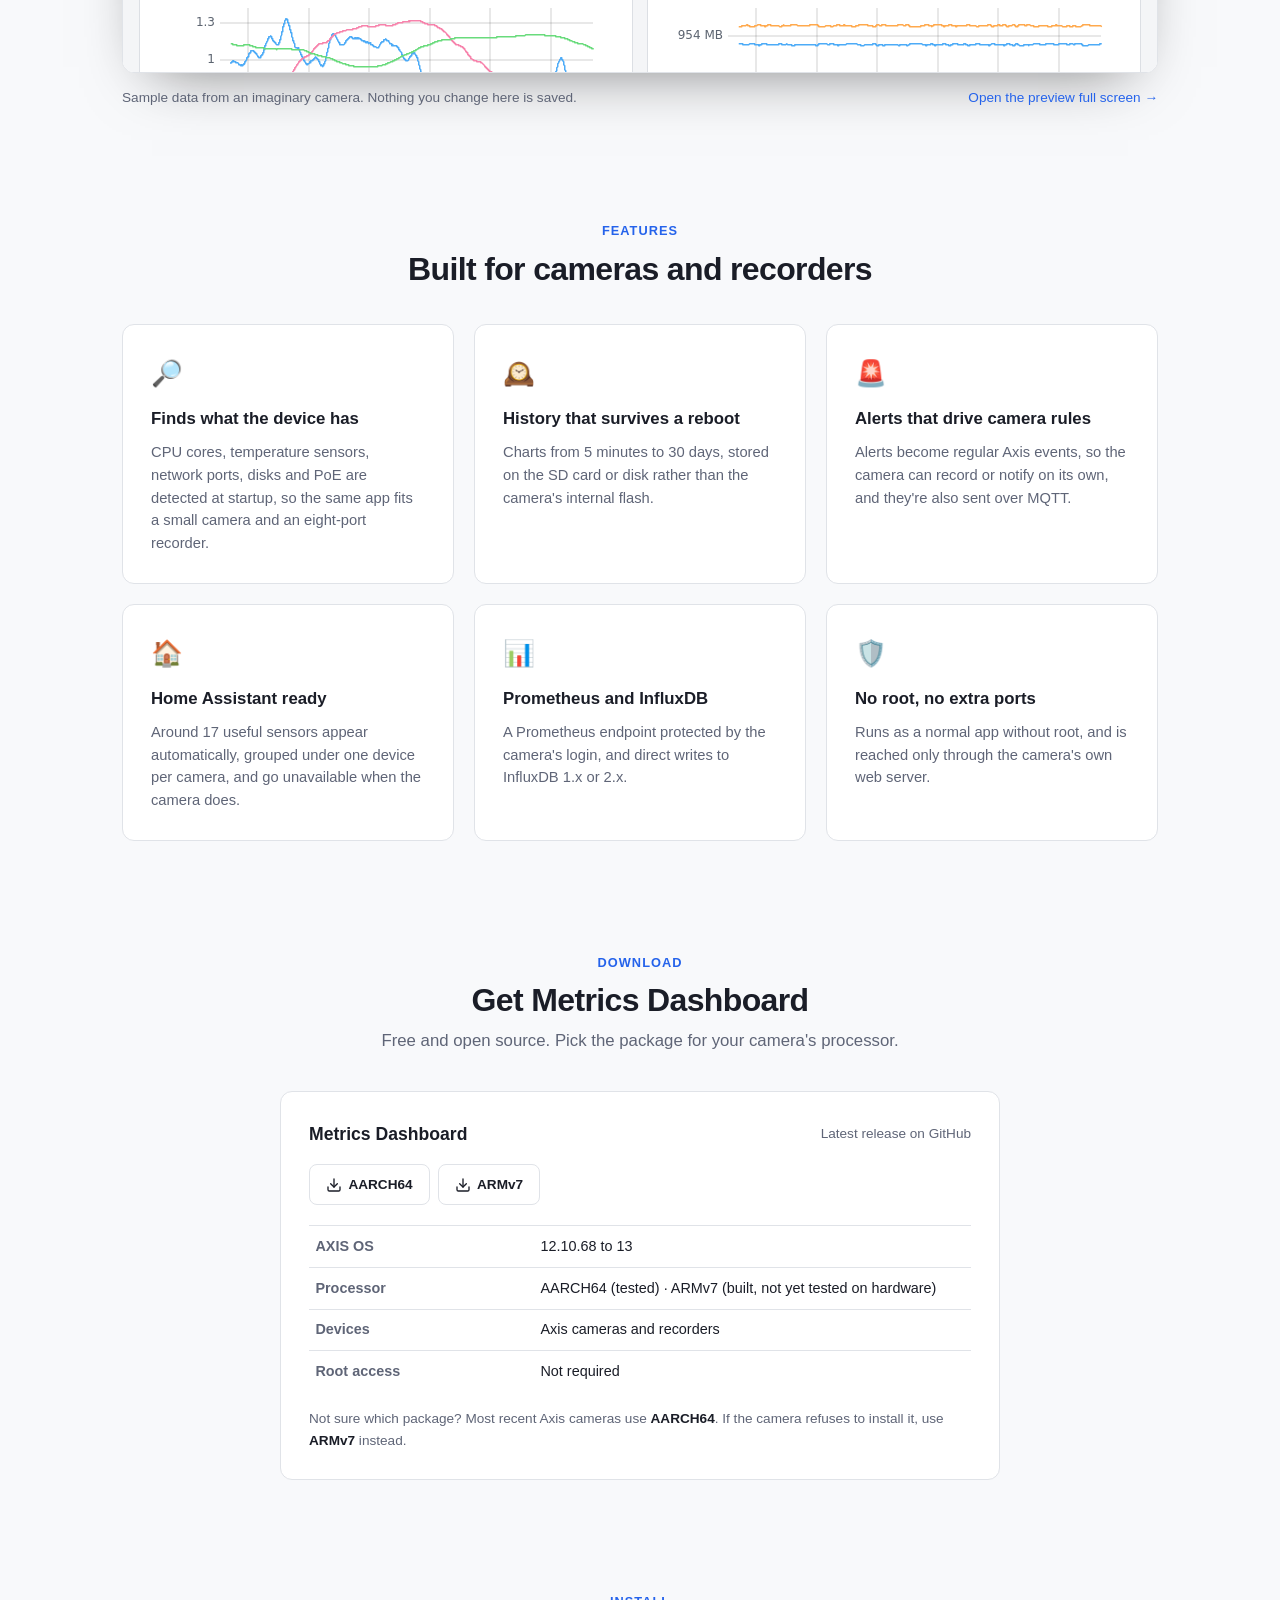
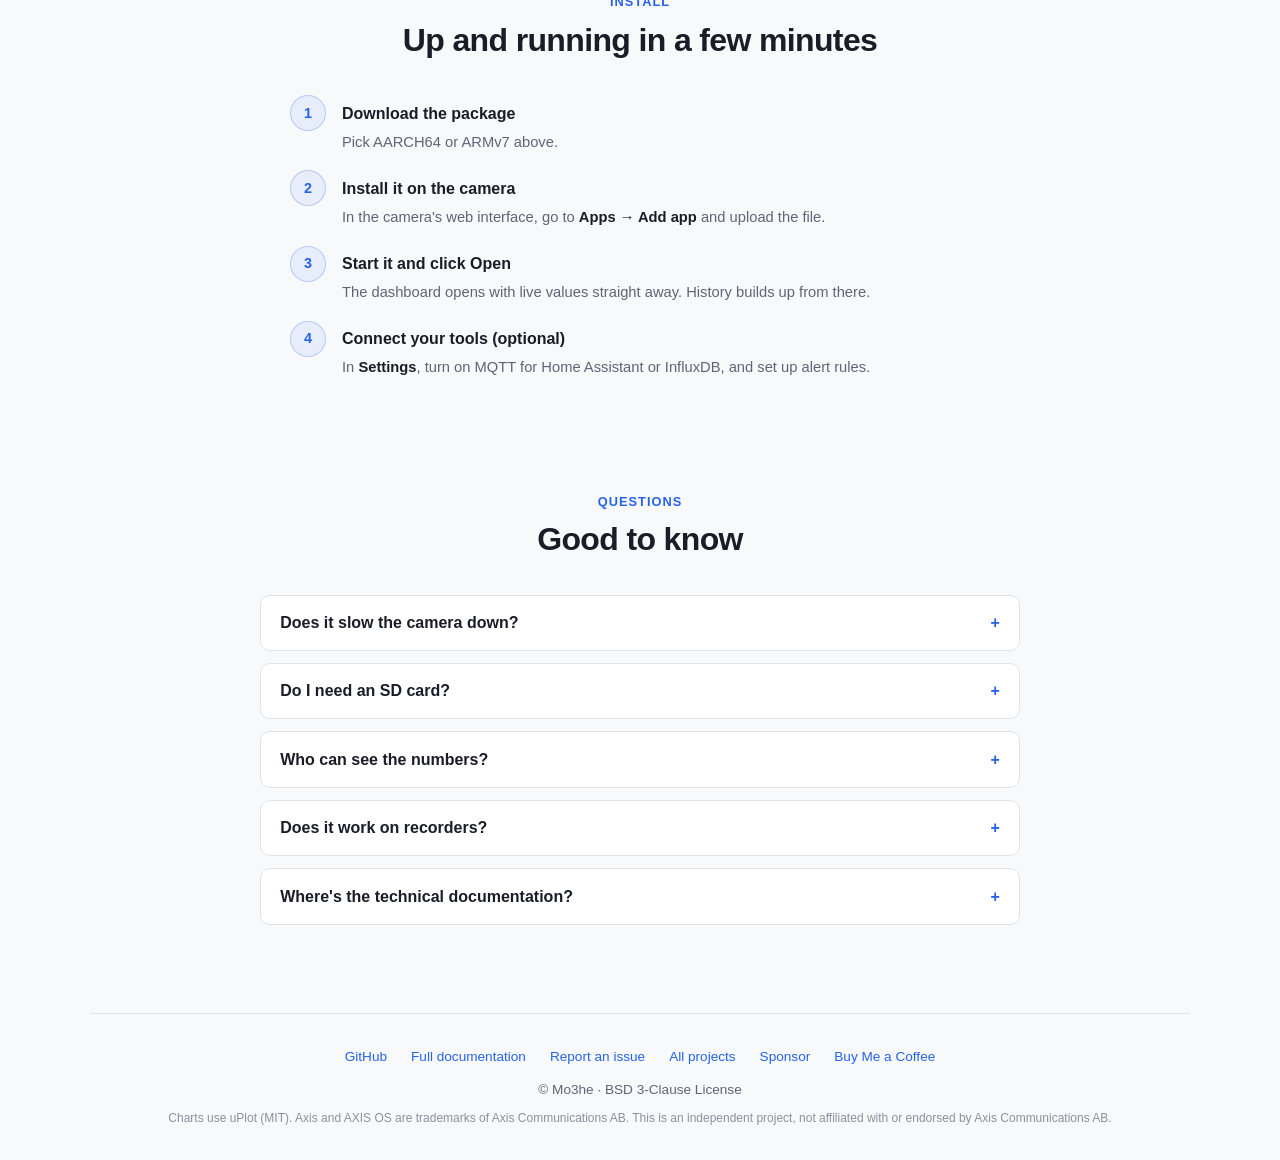
==== commit 67e5ff5b: "Balance project page headline wrapping" ====
--- a/docs/index.html
+++ b/docs/index.html
@@ -56,7 +56,7 @@
     .wrap { max-width: 1100px; margin: 0 auto; padding: 0 2rem; }
     section { padding: 3.5rem 0; }
     .section-head { text-align: center; max-width: 680px; margin: 0 auto 2.25rem; }
-    .section-head h2 { font-size: 2rem; font-weight: 800; letter-spacing: -0.02em; line-height: 1.2; margin-bottom: 0.5rem; }
+    .section-head h2 { font-size: 2rem; font-weight: 800; letter-spacing: -0.02em; line-height: 1.2; margin-bottom: 0.5rem; text-wrap: balance; }
     .section-head p { color: var(--muted); font-size: 1.05rem; }
     .eyebrow { display: block; color: var(--accent); font-size: 0.8rem; font-weight: 700; letter-spacing: 0.08em; text-transform: uppercase; margin-bottom: 0.5rem; }
     /* Nav */
@@ -76,8 +76,9 @@
     .hero { text-align: center; padding: 4.5rem 2rem 3rem; max-width: 820px; margin: 0 auto; }
     .badge { display: inline-block; background: var(--accent-soft); color: var(--accent); padding: 0.35rem 1rem; border-radius: 20px; font-size: 0.85rem; font-weight: 600; margin-bottom: 1.5rem; border: 1px solid var(--accent-line); }
     .badge.beta { background: rgba(245, 158, 11, 0.12); color: var(--amber); border-color: rgba(245, 158, 11, 0.3); }
-    .hero h1 { font-size: 3rem; font-weight: 800; letter-spacing: -0.03em; line-height: 1.15; margin-bottom: 1.25rem; }
+    .hero h1 { font-size: 3rem; font-weight: 800; letter-spacing: -0.03em; line-height: 1.15; margin-bottom: 1.25rem; text-wrap: balance; }
     .hero h1 span { color: var(--accent); }
+    @media (min-width: 641px) { .hero h1 span { white-space: nowrap; } }
     .hero p { font-size: 1.2rem; color: var(--muted); max-width: 640px; margin: 0 auto 2rem; }
     .hero-buttons { display: flex; gap: 1rem; justify-content: center; flex-wrap: wrap; }
     .btn { display: inline-flex; align-items: center; gap: 0.5rem; padding: 0.75rem 1.5rem; border-radius: 8px; font-size: 0.95rem; font-weight: 600; transition: all 0.2s; }
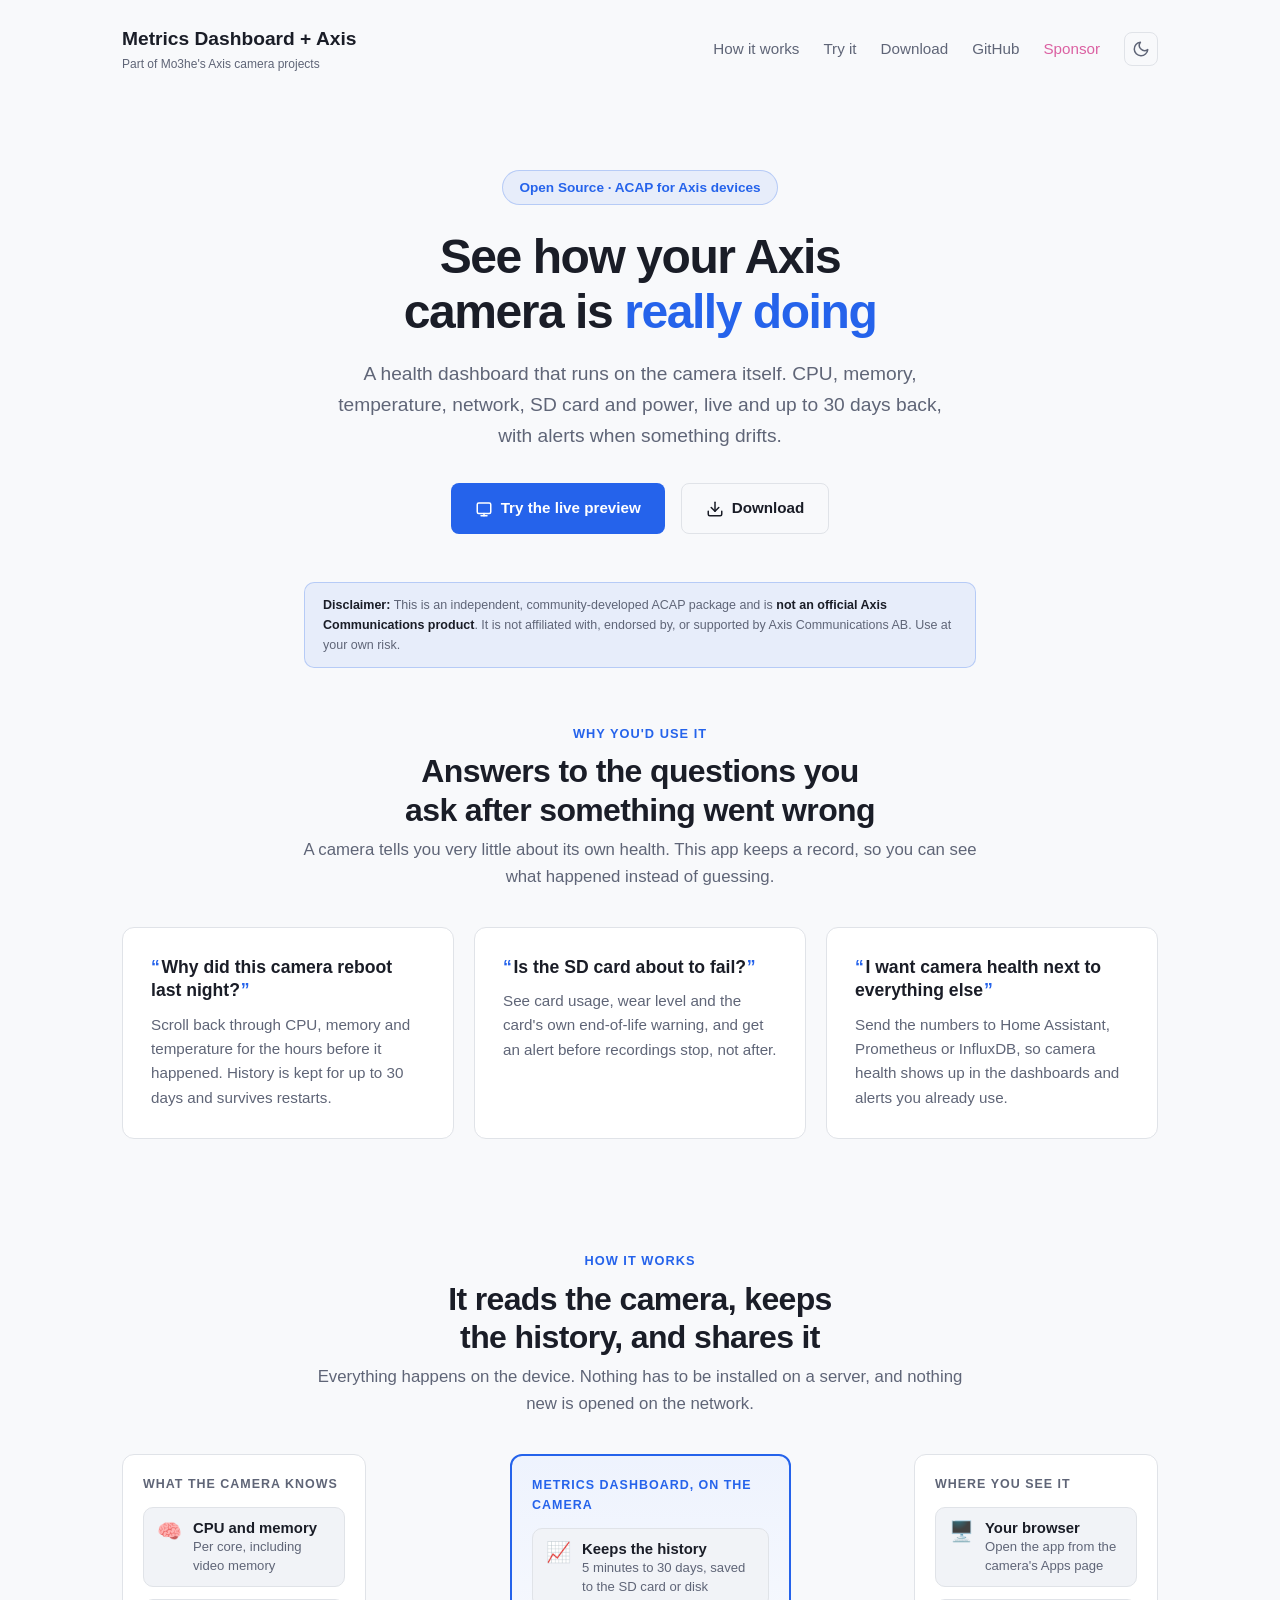
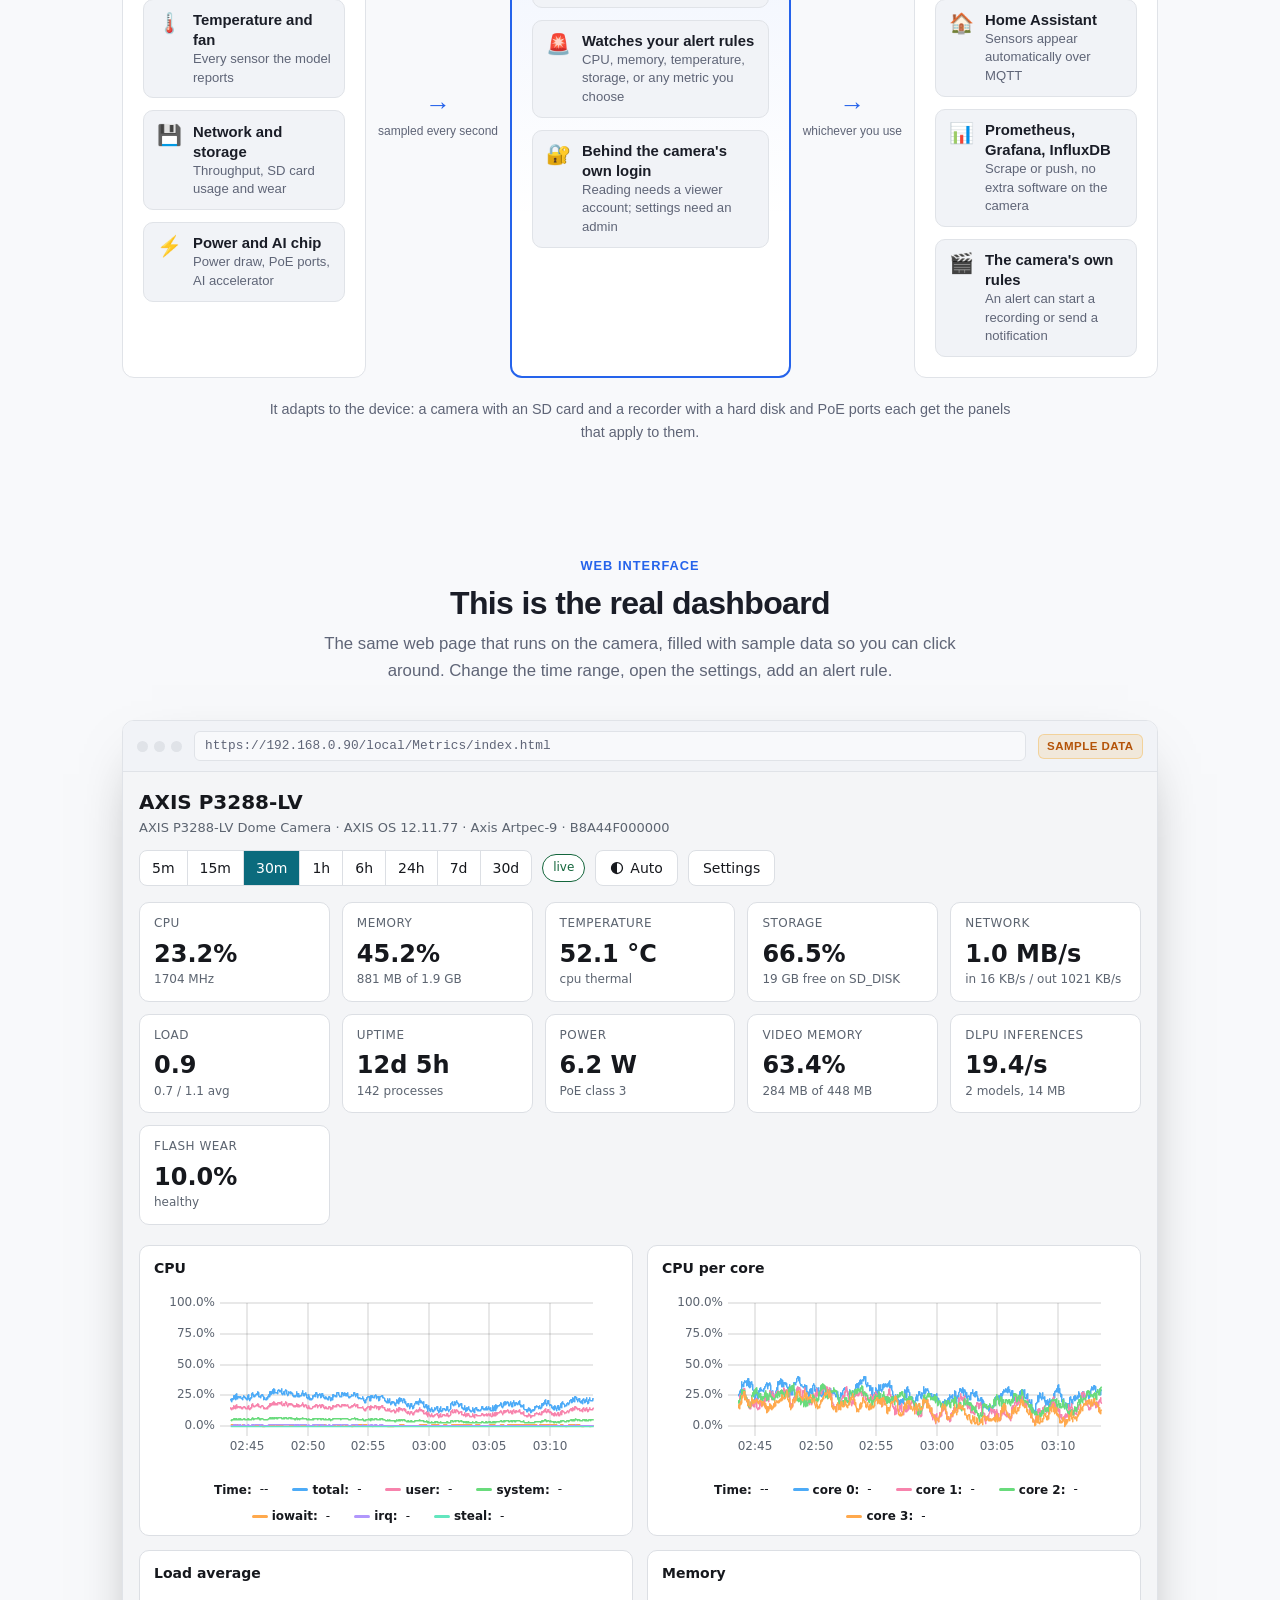
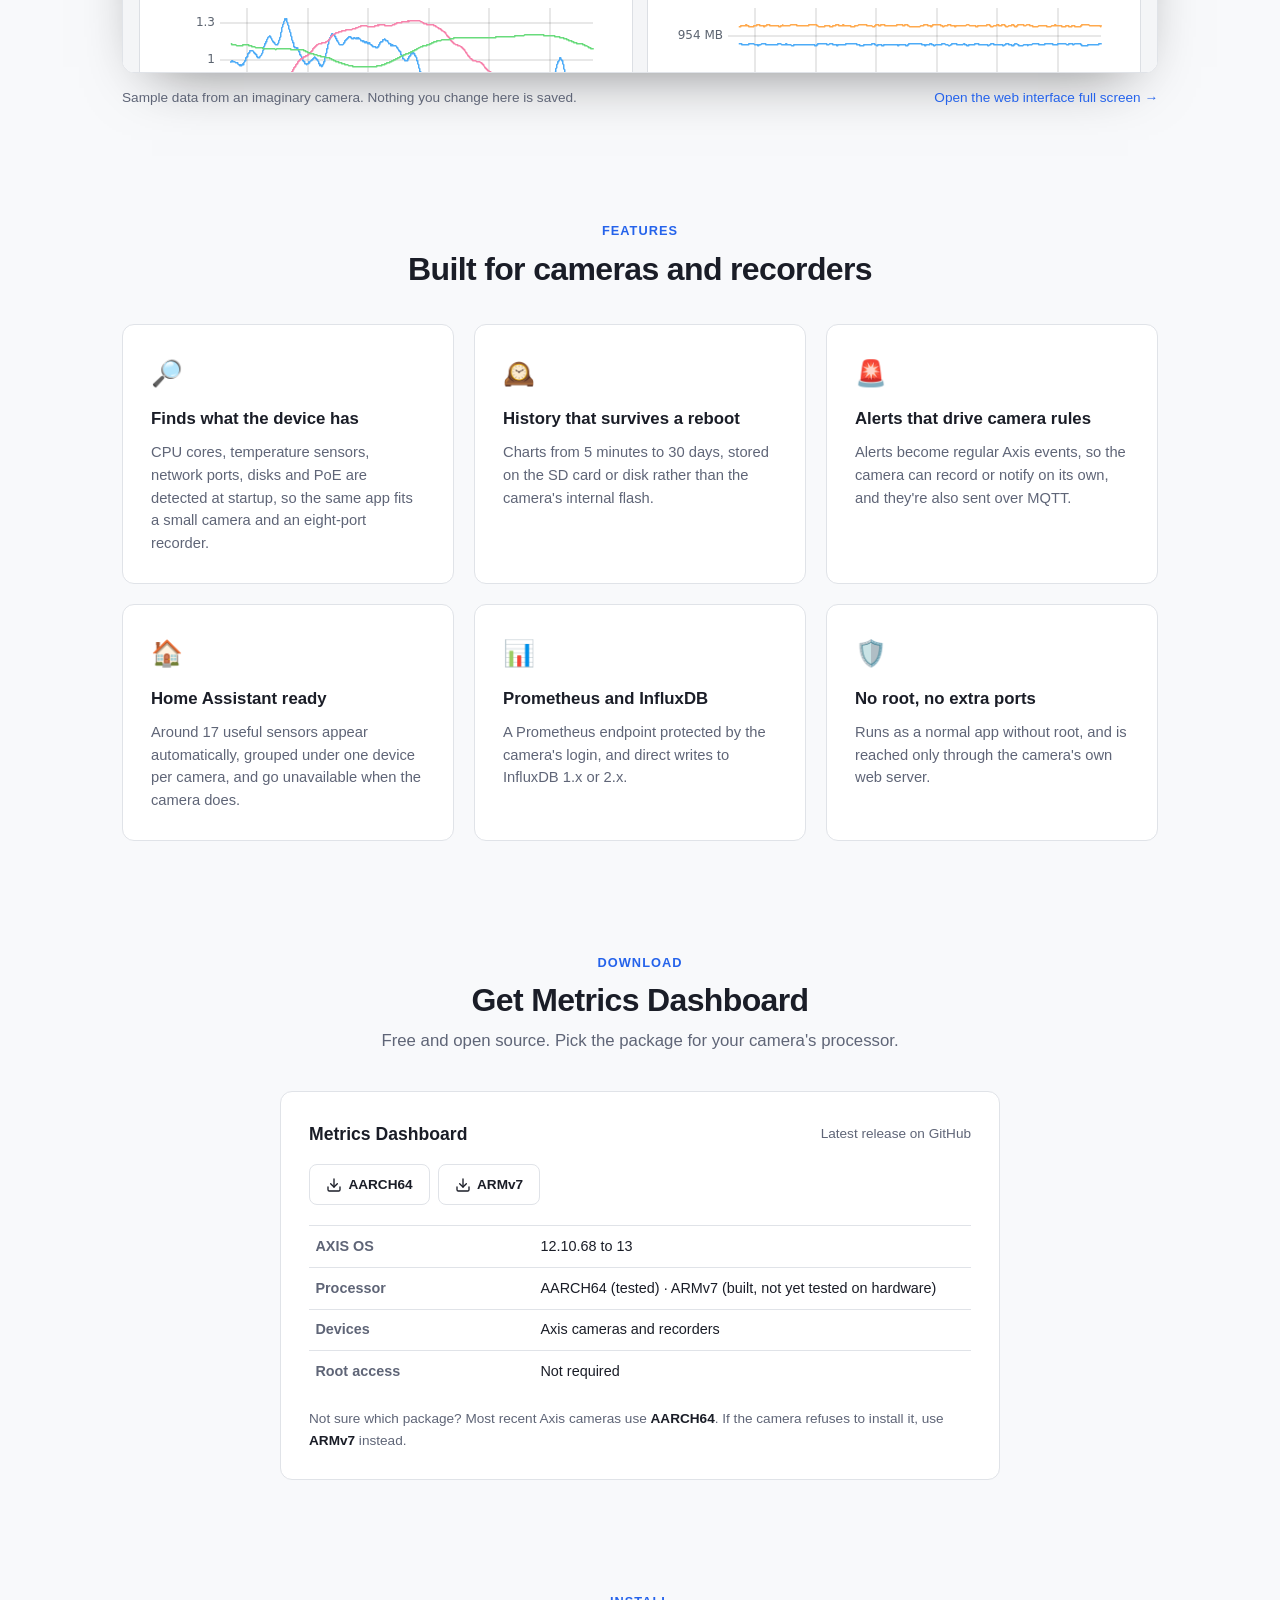
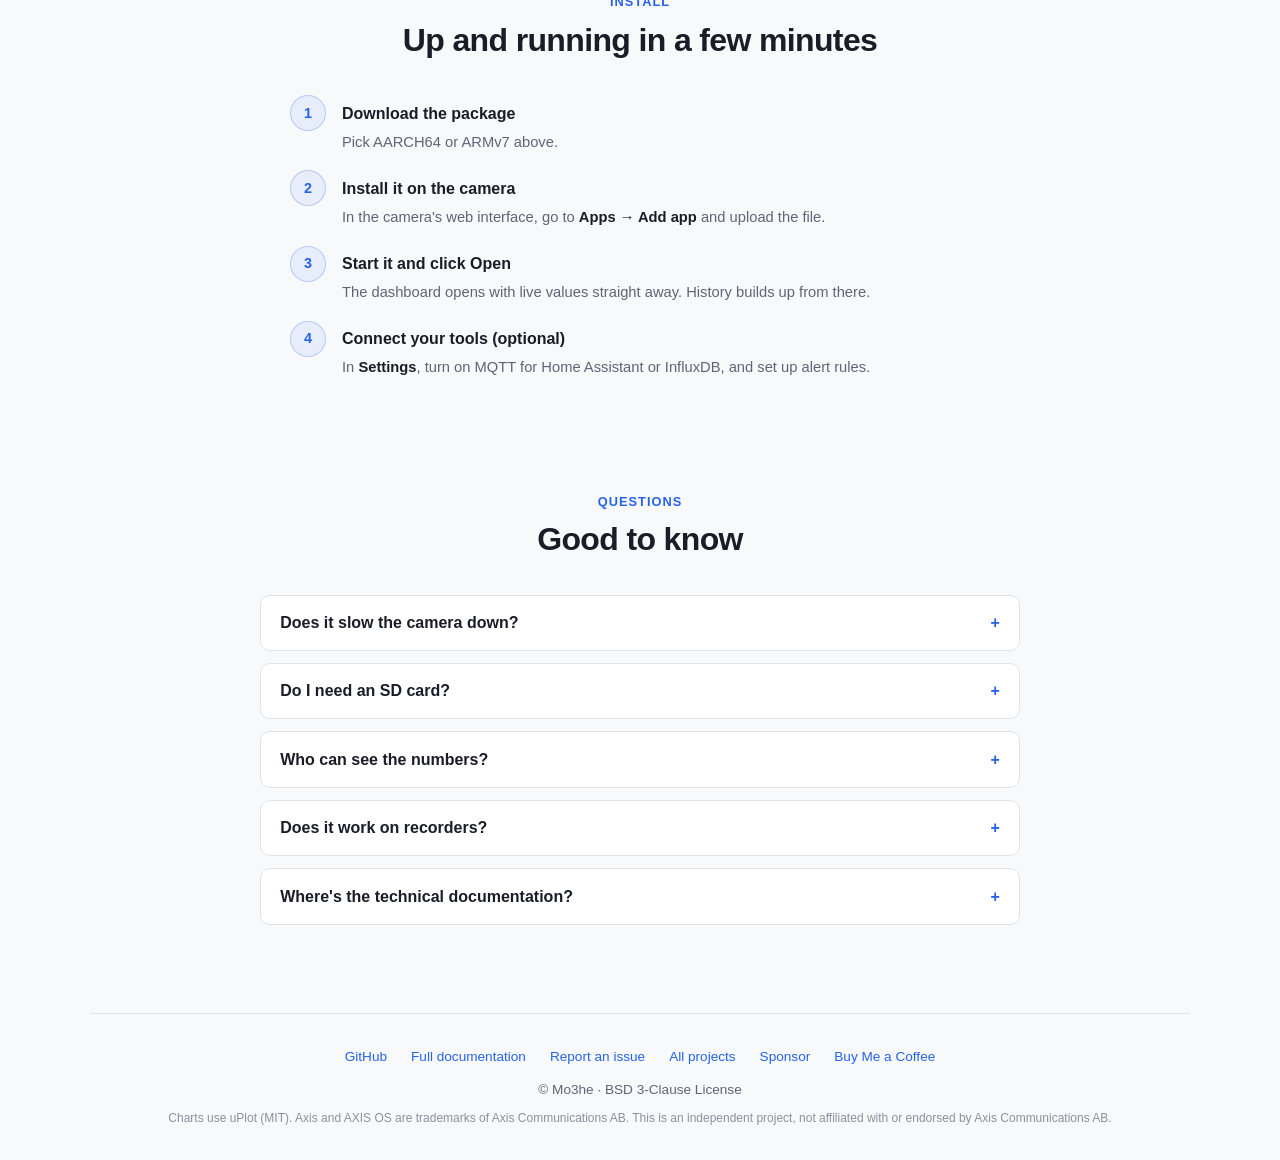
==== commit 22989318: "Describe project preview as the web interface" ====
--- a/docs/index.html
+++ b/docs/index.html
@@ -273,7 +273,7 @@
     <section id="preview">
       <div class="wrap">
         <div class="section-head">
-          <span class="eyebrow">Try it</span>
+          <span class="eyebrow">Web interface</span>
           <h2>This is the real dashboard</h2>
           <p>The same web page that runs on the camera, filled with sample data so you can click around. Change the time range, open the settings, add an alert rule.</p>
         </div>
@@ -287,7 +287,7 @@
         </div>
         <div class="preview-foot">
           <span>Sample data from an imaginary camera. Nothing you change here is saved.</span>
-          <a id="previewFull" href="preview/index.html" target="_blank" rel="noopener">Open the preview full screen &rarr;</a>
+          <a id="previewFull" href="preview/index.html" target="_blank" rel="noopener">Open the web interface full screen &rarr;</a>
         </div>
       </div>
     </section>
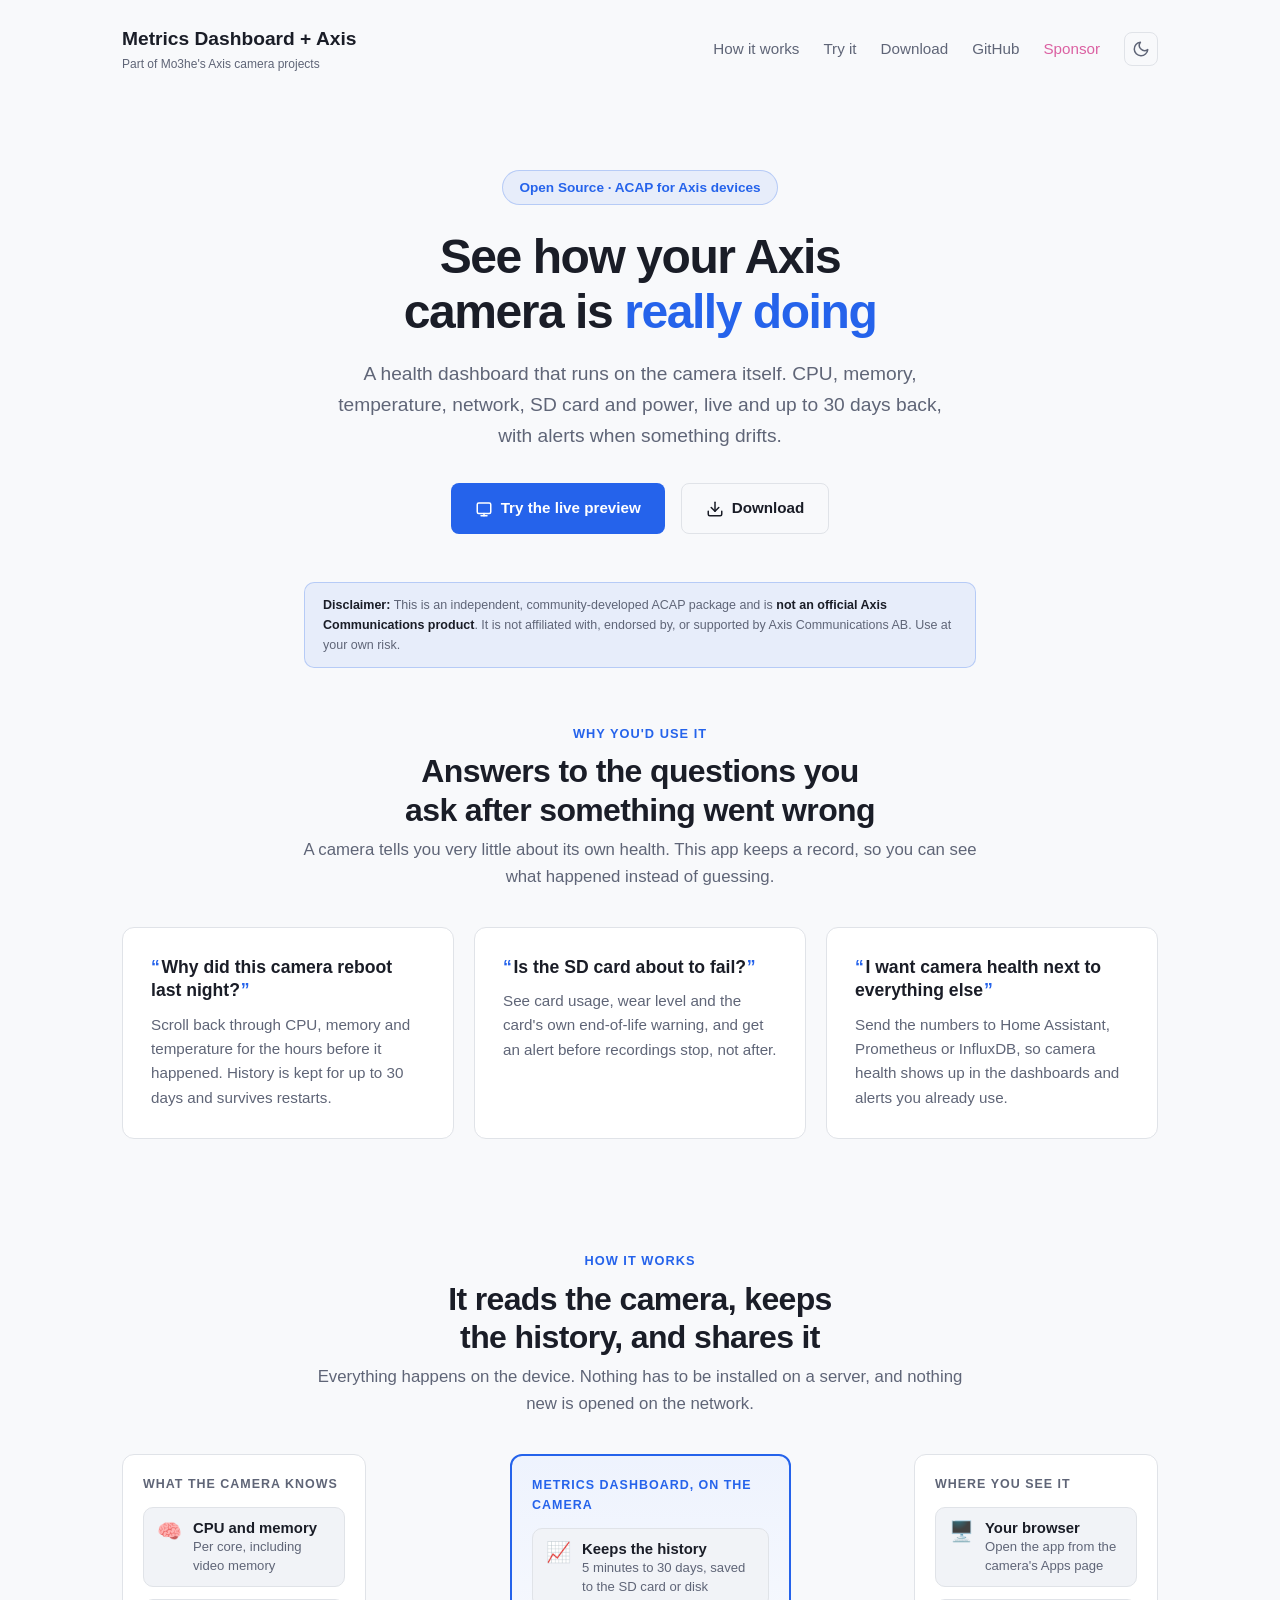
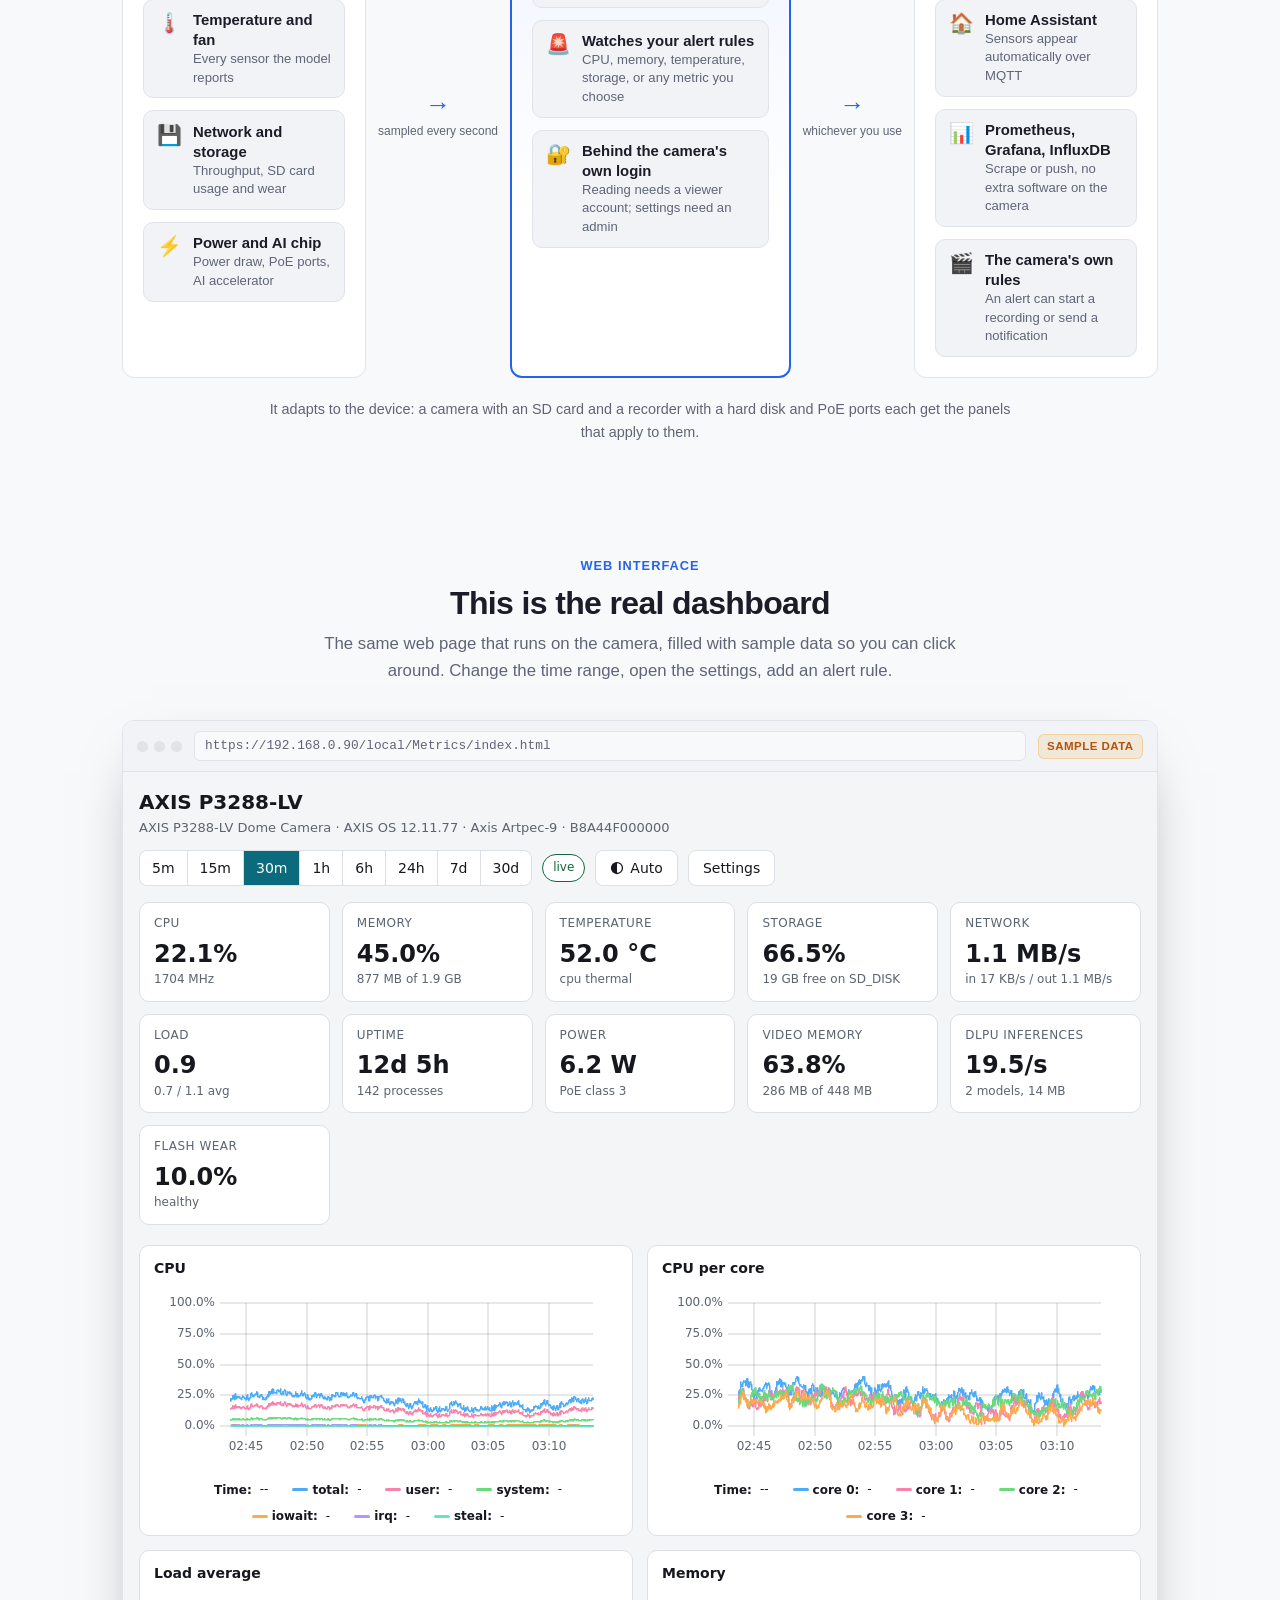
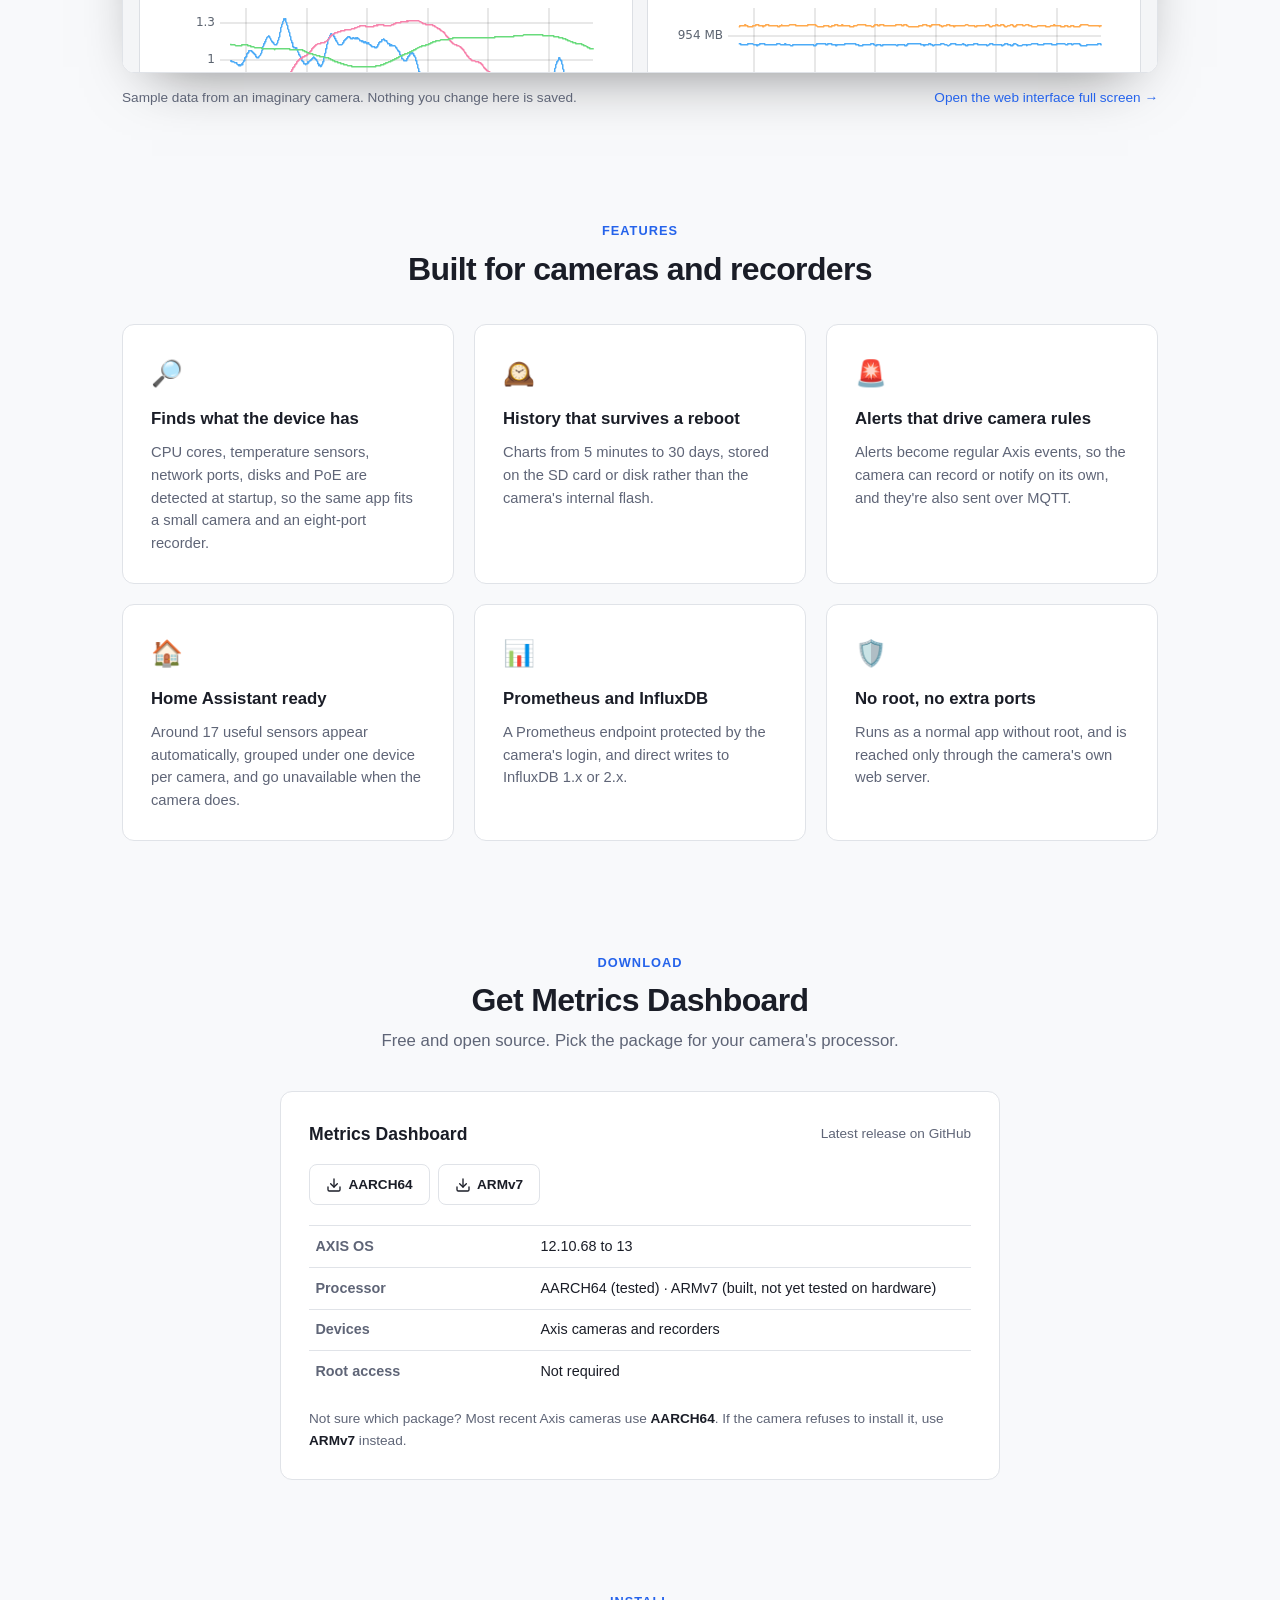
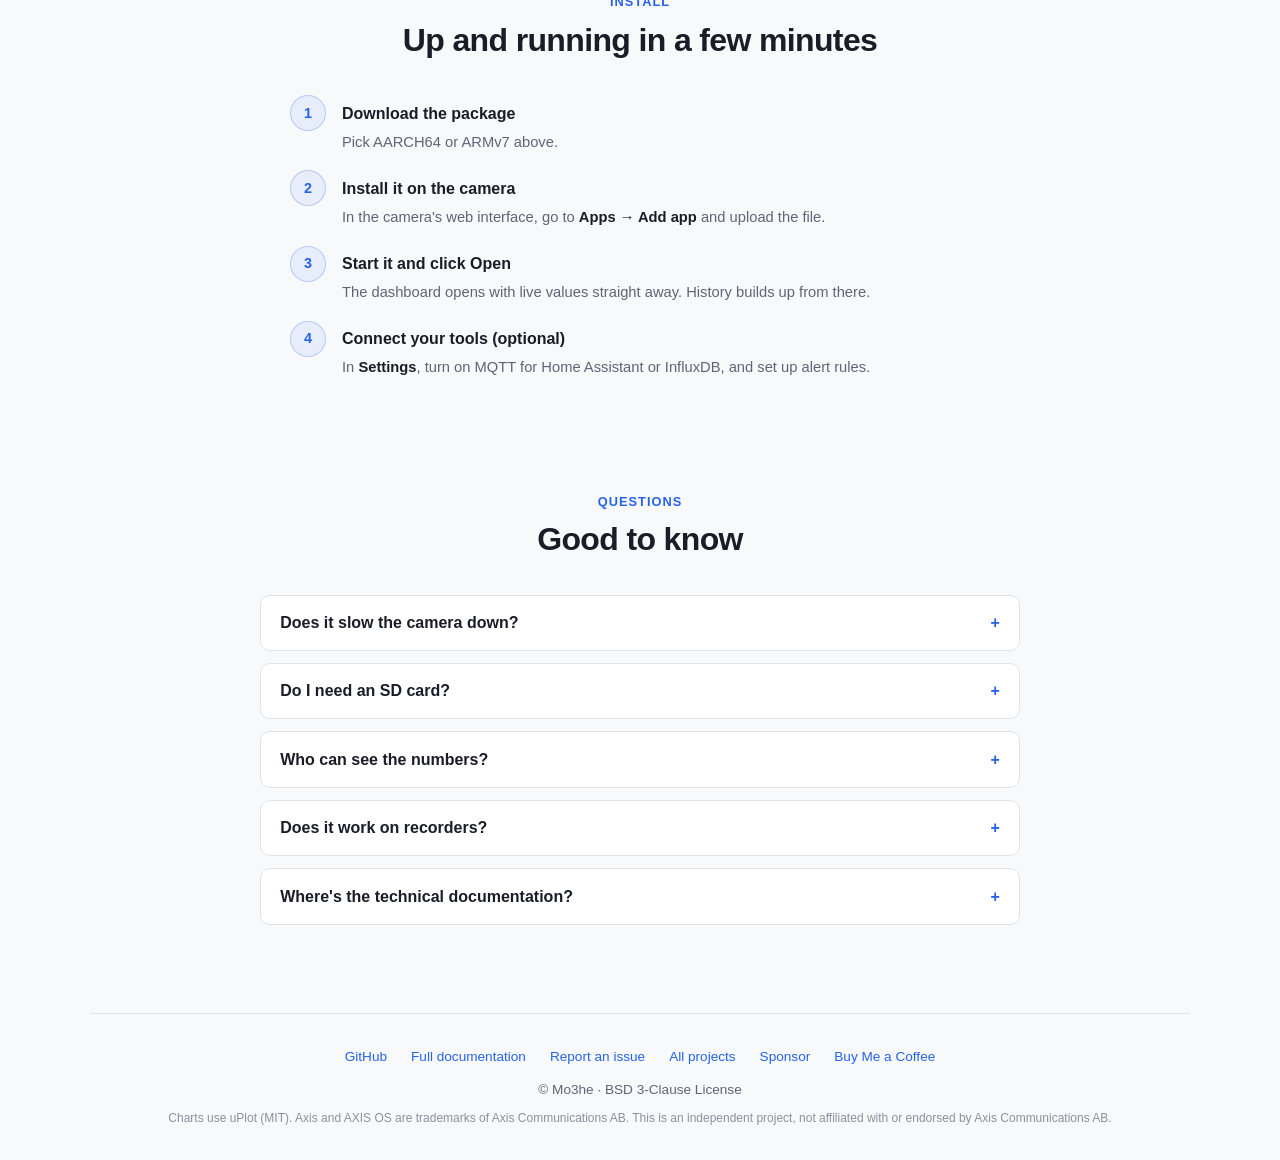
==== commit 00f2fff5: "Harden preview tab URLs and link scheme check (code scanning)" ====
--- a/docs/index.html
+++ b/docs/index.html
@@ -403,15 +403,18 @@
       var url = document.getElementById('previewUrl');
       var full = document.getElementById('previewFull');
       var tabs = document.querySelectorAll('.preview-tabs button');
-      for (var t = 0; t < tabs.length; t++) {
-        tabs[t].addEventListener('click', function () {
-          for (var k = 0; k < tabs.length; k++) tabs[k].setAttribute('aria-selected', 'false');
-          this.setAttribute('aria-selected', 'true');
-          frame.src = this.getAttribute('data-src');
-          frame.title = this.getAttribute('data-title');
-          url.textContent = this.getAttribute('data-url');
-          full.href = this.getAttribute('data-src');
-        });
+      var previewSrcs = [];
+      for (var t = 0; t < tabs.length && t < previewSrcs.length; t++) {
+        tabs[t].addEventListener('click', (function (src) {
+          return function () {
+            for (var k = 0; k < tabs.length; k++) tabs[k].setAttribute('aria-selected', 'false');
+            this.setAttribute('aria-selected', 'true');
+            frame.src = src;
+            frame.title = this.getAttribute('data-title');
+            url.textContent = this.getAttribute('data-url');
+            full.href = src;
+          };
+        })(previewSrcs[t]));
       }
 
       // Point the architecture buttons at the newest release's packages. Prefer a
